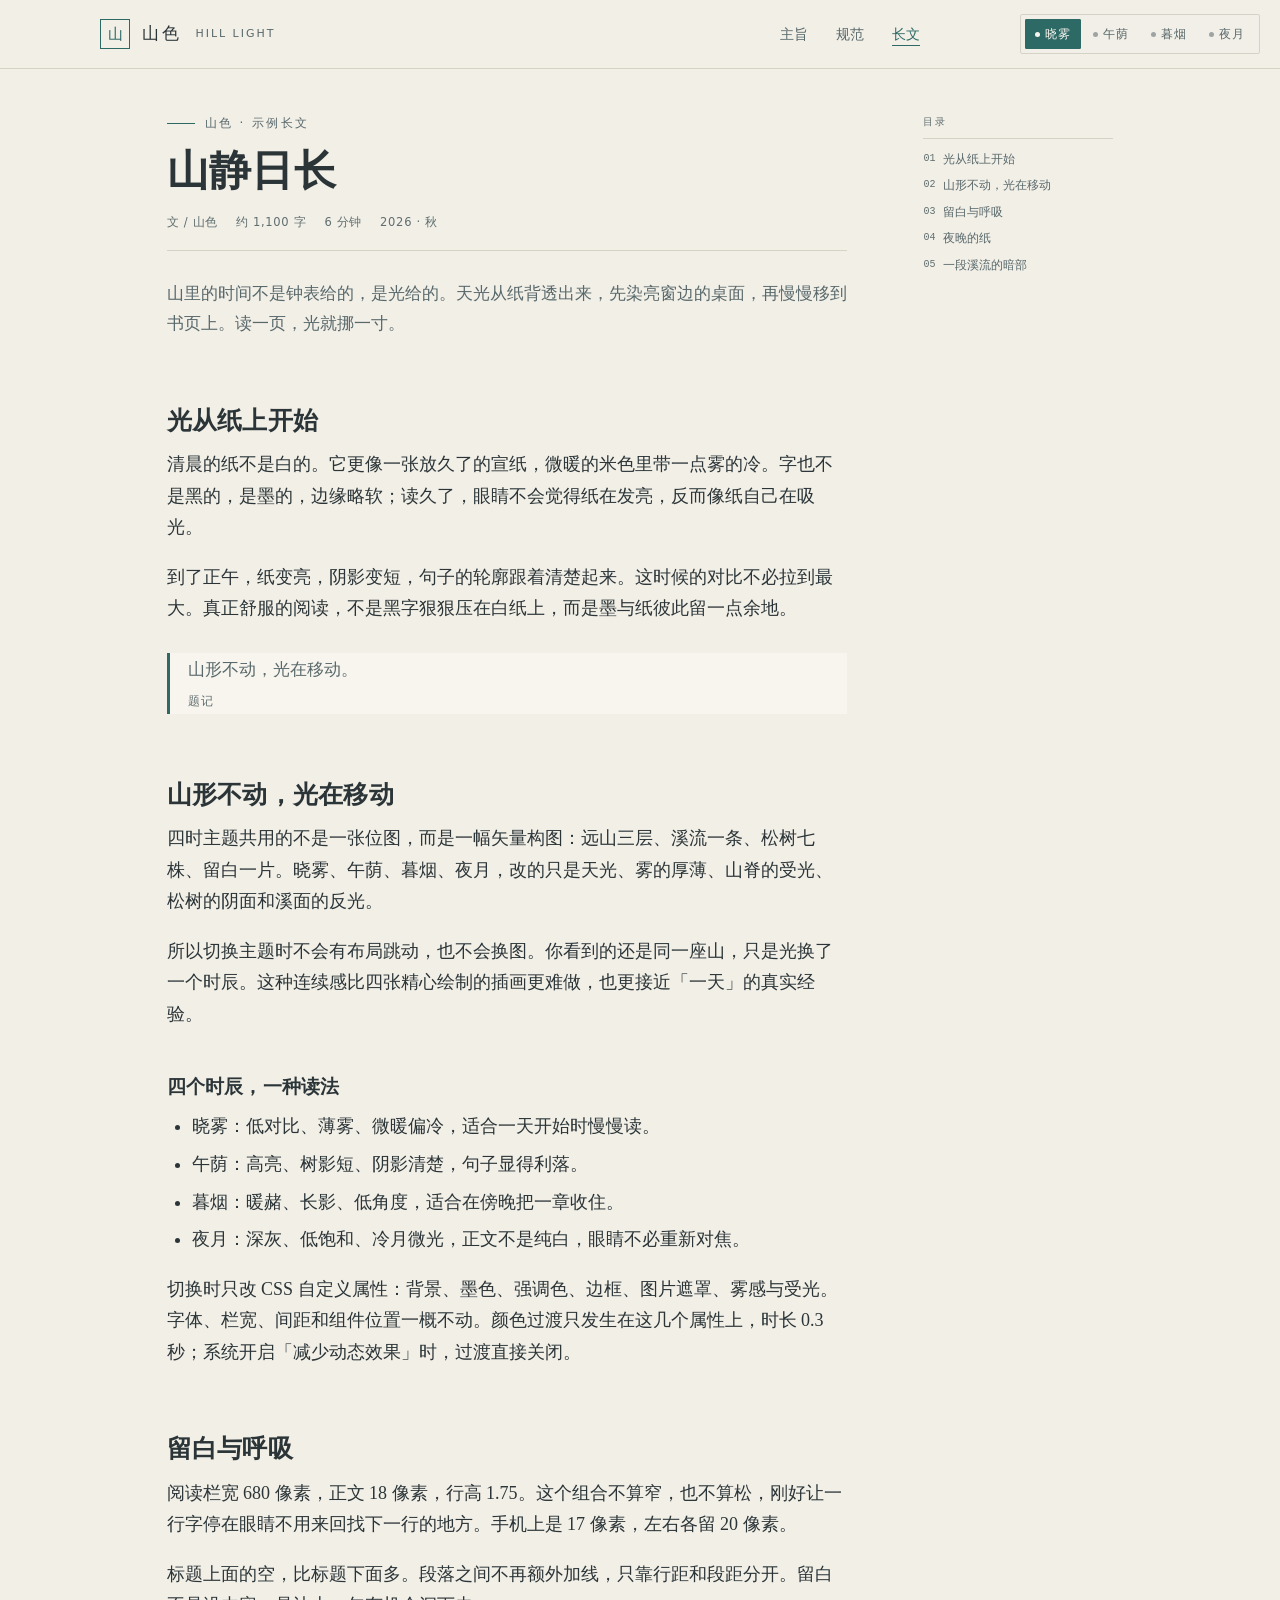
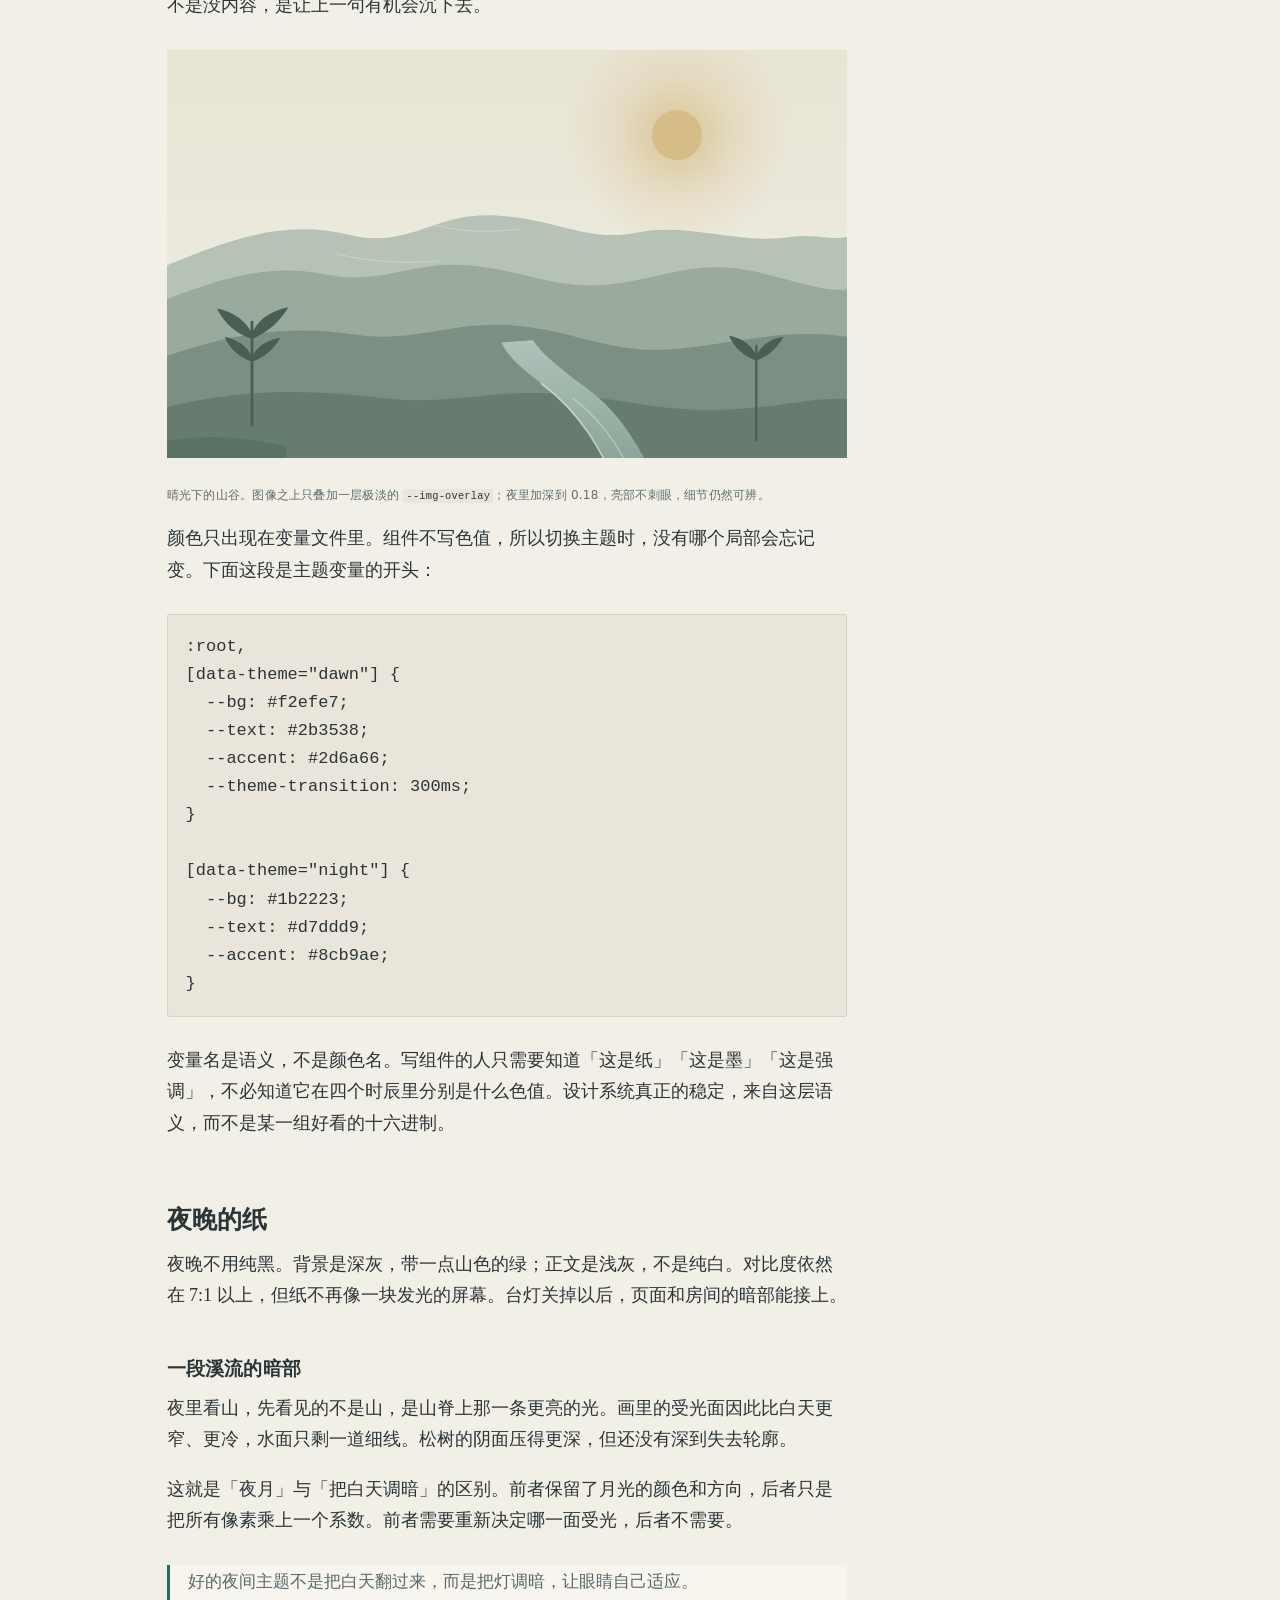
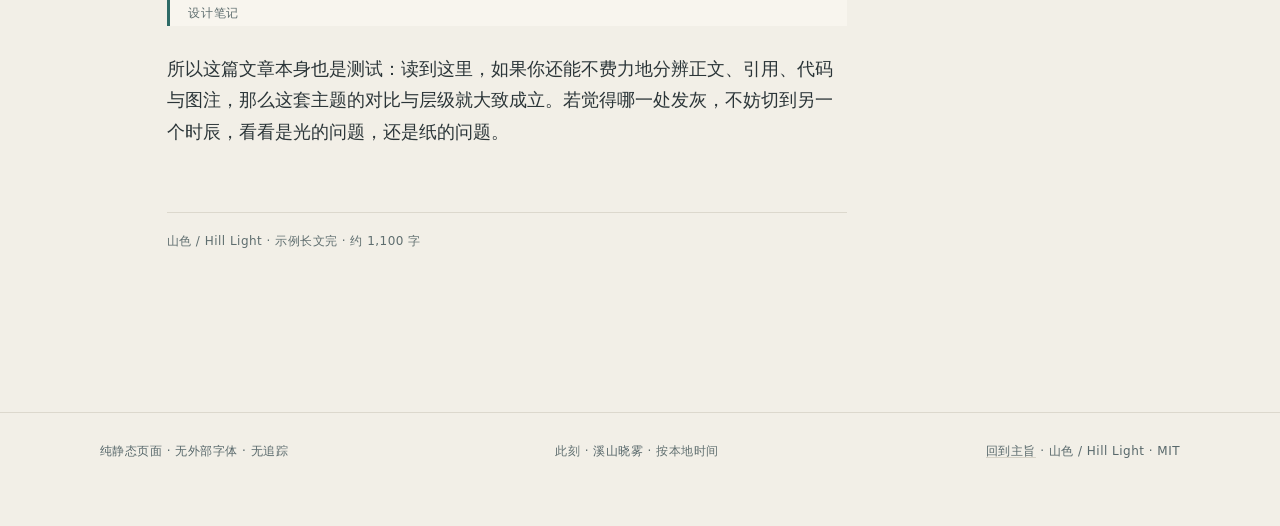
==== demo.html @ b4ac8346 "feat: 实现山色四时主题站点" ====
<!DOCTYPE html>
<html lang="zh-CN" data-theme="dawn">
<head>
  <meta charset="utf-8">
  <meta name="viewport" content="width=device-width, initial-scale=1">
  <title>山静日长 · 山色 / Hill Light</title>
  <meta name="description" content="一篇用来检验 Hill Light 阅读面、图片压暗与四时切换的示例长文：山静日长。">
  <meta name="color-scheme" content="light dark">
  <meta name="theme-color" content="#f2efe7">
  <link rel="icon" href="assets/favicon.svg" type="image/svg+xml">
  <script>
    (function () {
      var root = document.documentElement;
      var themes = ["dawn", "noon", "dusk", "night"];
      var theme = "dawn";
      var source = "auto";
      try {
        var param = new URLSearchParams(window.location.search).get("theme");
        var saved = window.localStorage.getItem("hill-light-theme");
        var hour = new Date().getHours();
        var byHour = hour >= 6 && hour < 11 ? "dawn"
          : hour >= 11 && hour < 17 ? "noon"
          : hour >= 17 && hour < 20 ? "dusk" : "night";
        // ?theme= is a one-page preview: it wins for this document but is
        // never persisted. The saved choice remains the default everywhere else.
        if (themes.indexOf(param) > -1) {
          theme = param;
          source = "preview";
        } else if (themes.indexOf(saved) > -1) {
          theme = saved;
          source = "manual";
        } else {
          theme = byHour;
        }
      } catch (error) {
        /* dawn stays the default */
      }
      root.setAttribute("data-theme", theme);
      root.setAttribute("data-theme-source", source);
      root.style.colorScheme = theme === "night" ? "dark" : "light";
    })();
  </script>
  <link rel="stylesheet" href="css/tokens.css">
  <link rel="stylesheet" href="css/base.css">
  <link rel="stylesheet" href="css/components.css">
  <link rel="stylesheet" href="css/pages.css">
</head>
<body>
  <a class="skip-link" href="#main">跳到主要内容</a>
  <p class="visually-hidden" id="theme-status" role="status" aria-live="polite"></p>

  <header class="site-header">
    <div class="wrap-wide site-header__inner">
      <a class="brand" href="index.html" aria-label="山色 Hill Light 首页">
        <span class="brand__seal" aria-hidden="true">山</span>
        <span class="brand__name">山色</span>
        <span class="brand__latin">Hill Light</span>
      </a>
      <nav class="site-nav" aria-label="主导航">
        <a href="index.html">主旨</a>
        <a href="styleguide.html">规范</a>
        <a href="demo.html" aria-current="page">长文</a>
      </nav>
    </div>
  </header>

  <div class="theme-switcher" role="group" aria-label="阅读主题">
    <button class="theme-btn" type="button" data-theme-choice="dawn" aria-pressed="true" aria-label="切换到溪山晓雾，清晨">
      <span class="theme-btn__dot" aria-hidden="true"></span>晓雾
    </button>
    <button class="theme-btn" type="button" data-theme-choice="noon" aria-pressed="false" aria-label="切换到溪山午荫，正午">
      <span class="theme-btn__dot" aria-hidden="true"></span>午荫
    </button>
    <button class="theme-btn" type="button" data-theme-choice="dusk" aria-pressed="false" aria-label="切换到溪山暮烟，黄昏">
      <span class="theme-btn__dot" aria-hidden="true"></span>暮烟
    </button>
    <button class="theme-btn" type="button" data-theme-choice="night" aria-pressed="false" aria-label="切换到溪山夜月，夜晚">
      <span class="theme-btn__dot" aria-hidden="true"></span>夜月
    </button>
  </div>

  <main id="main" class="wrap-wide">
    <div class="demo-layout">
      <article class="article">
        <header class="article__head">
          <p class="kicker">山色 · 示例长文</p>
          <h1 class="article__title">山静日长</h1>
          <p class="article__meta">
            <span>文 / 山色</span>
            <span>约 1,100 字</span>
            <span>6 分钟</span>
            <span>2026 · 秋</span>
          </p>
        </header>

        <div class="article__body prose">
          <p class="lead">山里的时间不是钟表给的，是光给的。天光从纸背透出来，先染亮窗边的桌面，再慢慢移到书页上。读一页，光就挪一寸。</p>

          <h2 id="light">光从纸上开始</h2>
          <p>清晨的纸不是白的。它更像一张放久了的宣纸，微暖的米色里带一点雾的冷。字也不是黑的，是墨的，边缘略软；读久了，眼睛不会觉得纸在发亮，反而像纸自己在吸光。</p>
          <p>到了正午，纸变亮，阴影变短，句子的轮廓跟着清楚起来。这时候的对比不必拉到最大。真正舒服的阅读，不是黑字狠狠压在白纸上，而是墨与纸彼此留一点余地。</p>

          <blockquote>
            <p>山形不动，光在移动。</p>
            <cite>题记</cite>
          </blockquote>

          <h2 id="mountain">山形不动，光在移动</h2>
          <p>四时主题共用的不是一张位图，而是一幅矢量构图：远山三层、溪流一条、松树七株、留白一片。晓雾、午荫、暮烟、夜月，改的只是天光、雾的厚薄、山脊的受光、松树的阴面和溪面的反光。</p>
          <p>所以切换主题时不会有布局跳动，也不会换图。你看到的还是同一座山，只是光换了一个时辰。这种连续感比四张精心绘制的插画更难做，也更接近「一天」的真实经验。</p>

          <h3>四个时辰，一种读法</h3>
          <ul>
            <li>晓雾：低对比、薄雾、微暖偏冷，适合一天开始时慢慢读。</li>
            <li>午荫：高亮、树影短、阴影清楚，句子显得利落。</li>
            <li>暮烟：暖赭、长影、低角度，适合在傍晚把一章收住。</li>
            <li>夜月：深灰、低饱和、冷月微光，正文不是纯白，眼睛不必重新对焦。</li>
          </ul>
          <p>切换时只改 CSS 自定义属性：背景、墨色、强调色、边框、图片遮罩、雾感与受光。字体、栏宽、间距和组件位置一概不动。颜色过渡只发生在这几个属性上，时长 0.3 秒；系统开启「减少动态效果」时，过渡直接关闭。</p>

          <h2 id="blank">留白与呼吸</h2>
          <p>阅读栏宽 680 像素，正文 18 像素，行高 1.75。这个组合不算窄，也不算松，刚好让一行字停在眼睛不用来回找下一行的地方。手机上是 17 像素，左右各留 20 像素。</p>
          <p>标题上面的空，比标题下面多。段落之间不再额外加线，只靠行距和段距分开。留白不是没内容，是让上一句有机会沉下去。</p>

          <figure>
            <div class="img-wrap">
              <img src="assets/img/valley-light.svg" width="1200" height="720" alt="晴光下的山谷：天空明亮，远山重叠，一条溪流从谷底穿过，近处有松树。">
            </div>
            <figcaption>晴光下的山谷。图像之上只叠加一层极淡的 <code>--img-overlay</code>；夜里加深到 0.18，亮部不刺眼，细节仍然可辨。</figcaption>
          </figure>

          <p>颜色只出现在变量文件里。组件不写色值，所以切换主题时，没有哪个局部会忘记变。下面这段是主题变量的开头：</p>

<pre><code>:root,
[data-theme="dawn"] {
  --bg: #f2efe7;
  --text: #2b3538;
  --accent: #2d6a66;
  --theme-transition: 300ms;
}

[data-theme="night"] {
  --bg: #1b2223;
  --text: #d7ddd9;
  --accent: #8cb9ae;
}</code></pre>

          <p>变量名是语义，不是颜色名。写组件的人只需要知道「这是纸」「这是墨」「这是强调」，不必知道它在四个时辰里分别是什么色值。设计系统真正的稳定，来自这层语义，而不是某一组好看的十六进制。</p>

          <h2 id="night">夜晚的纸</h2>
          <p>夜晚不用纯黑。背景是深灰，带一点山色的绿；正文是浅灰，不是纯白。对比度依然在 7:1 以上，但纸不再像一块发光的屏幕。台灯关掉以后，页面和房间的暗部能接上。</p>

          <h3 id="stream">一段溪流的暗部</h3>
          <p>夜里看山，先看见的不是山，是山脊上那一条更亮的光。画里的受光面因此比白天更窄、更冷，水面只剩一道细线。松树的阴面压得更深，但还没有深到失去轮廓。</p>
          <p>这就是「夜月」与「把白天调暗」的区别。前者保留了月光的颜色和方向，后者只是把所有像素乘上一个系数。前者需要重新决定哪一面受光，后者不需要。</p>

          <blockquote>
            <p>好的夜间主题不是把白天翻过来，而是把灯调暗，让眼睛自己适应。</p>
            <cite>设计笔记</cite>
          </blockquote>

          <p>所以这篇文章本身也是测试：读到这里，如果你还能不费力地分辨正文、引用、代码与图注，那么这套主题的对比与层级就大致成立。若觉得哪一处发灰，不妨切到另一个时辰，看看是光的问题，还是纸的问题。</p>

          <p class="article__end">山色 / Hill Light · 示例长文完 · 约 1,100 字</p>
        </div>
      </article>

      <nav class="toc" aria-label="本文目录">
        <p class="toc__title">目录</p>
        <ol>
          <li><a href="#light">光从纸上开始</a></li>
          <li><a href="#mountain">山形不动，光在移动</a></li>
          <li><a href="#blank">留白与呼吸</a></li>
          <li><a href="#night">夜晚的纸</a></li>
          <li><a href="#stream">一段溪流的暗部</a></li>
        </ol>
      </nav>
    </div>
  </main>

  <footer class="site-footer">
    <div class="wrap-wide site-footer__inner">
      <p>纯静态页面 · 无外部字体 · 无追踪</p>
      <p class="theme-state">此刻 · <strong data-theme-label>溪山晓雾</strong> · <span data-theme-source-label>按本地时间</span></p>
      <p><a href="index.html">回到主旨</a> · 山色 / Hill Light · MIT</p>
    </div>
  </footer>

  <script src="js/theme.js" defer></script>
</body>
</html>
---- css/tokens.css ----
/* ==========================================================================
   山色 / Hill Light · semantic tokens
   Dawn is the default (works without JS). Themes override only the light:
   color, contrast, haze, shadow. Geometry, type and spacing stay constant.
   ========================================================================== */

:root,
[data-theme="dawn"] {
  color-scheme: light;

  /* Paper */
  --bg: #f2efe7;
  --bg-elevated: #f8f5ee;
  --bg-subtle: #e9e5da;

  /* Ink */
  --text: #2b3538;
  --text-muted: #58686b;
  --text-faint: #5f6e6f;

  /* Accent: a shared celadon family; night keeps the hue, loses chroma */
  --accent: #2d6a66;
  --accent-hover: #1f4f4c;
  --accent-contrast: #f8f5ee;
  --accent-soft: #d9e4df;

  /* Lines */
  --border: #d6d2c6;
  --divider: #dcd8cd;

  /* Reading aids */
  --selection-bg: #cfe0da;
  --focus-ring: #2d6a66;

  /* Images: light is applied as a wash, never as a glow over the subject */
  --img-overlay: #1b2626;
  --img-overlay-opacity: 0.06;

  /* Light and air (artwork variables) */
  --sky-top: #e7e8e1;
  --sky-bottom: #f4f1e8;
  --light: #ede6ce;
  --light-halo: #f2ecda;
  --light-opacity: 0.72;
  --mountain-far: #c3ccc5;
  --mountain-mid: #9eaea6;
  --mountain-near: #778c84;
  --ridge-highlight: #f2f0e6;
  --ridge-opacity: 0.32;
  --mist: #f0eee6;
  --haze-opacity: 0.55;
  --tree: #526a61;
  --tree-shade: #435a52;
  --tree-rim: #dde5dc;
  --tree-rim-opacity: 0.28;
  --water: #b8c9c1;
  --water-deep: #93a9a0;
  --water-line: #e6ece5;
  --water-light-opacity: 0.45;
  --rock: #6b8078;
  --boat: #3d4f4a;
  --reed: #6f837b;
  --art-saturation: 0.92;
  --art-contrast: 0.94;

  /* Motion */
  --theme-transition: 300ms;
  --ease: cubic-bezier(0.25, 0.46, 0.45, 0.94);

  /* Constant geometry / rhythm (identical in every theme) */
  --measure: 680px;
  --measure-wide: 1080px;
  --gutter: 20px;
  --radius: 2px;
  --space-1: 0.375rem;
  --space-2: 0.75rem;
  --space-3: 1.125rem;
  --space-4: 1.75rem;
  --space-5: 2.75rem;
  --space-6: 4rem;
  --space-7: 6rem;
  --font-serif: "Source Han Serif SC", "Noto Serif SC", "Songti SC", "SimSun", Georgia, serif;
  --font-sans: "Source Han Sans SC", "Noto Sans SC", "PingFang SC", "Microsoft YaHei", system-ui, sans-serif;
  --font-mono: "JetBrains Mono", "Fira Code", "Cascadia Mono", "SFMono-Regular", Consolas, monospace;
  --text-base: 18px;
  --text-small: 14px;
  --text-micro: 12px;
  --leading: 1.75;
  --rule-weight: 1px;
}

[data-theme="noon"] {
  color-scheme: light;

  --bg: #faf6ec;
  --bg-elevated: #fffcf4;
  --bg-subtle: #f0ebdd;

  --text: #263230;
  --text-muted: #4f615b;
  --text-faint: #5a6b62;

  --accent: #1d6a55;
  --accent-hover: #14503f;
  --accent-contrast: #faf6ec;
  --accent-soft: #d4e6dc;

  --border: #d8d3c3;
  --divider: #e0dacc;

  --selection-bg: #cce5d8;
  --focus-ring: #1d6a55;

  --img-overlay: #132019;
  --img-overlay-opacity: 0.05;

  --sky-top: #f7f2e2;
  --sky-bottom: #fbf7ec;
  --light: #f2d488;
  --light-halo: #f6e7b4;
  --light-opacity: 1;
  --mountain-far: #b7c8b5;
  --mountain-mid: #86a48f;
  --mountain-near: #557b66;
  --ridge-highlight: #fbf4d8;
  --ridge-opacity: 0.62;
  --mist: #f6f3e6;
  --haze-opacity: 0.18;
  --tree: #33513f;
  --tree-shade: #274132;
  --tree-rim: #d8e4c8;
  --tree-rim-opacity: 0.45;
  --water: #a7c6b5;
  --water-deep: #7fa795;
  --water-line: #eff7e9;
  --water-light-opacity: 0.6;
  --rock: #5a7261;
  --boat: #2f3d35;
  --reed: #59735f;
  --art-saturation: 1;
  --art-contrast: 1;
}

[data-theme="dusk"] {
  color-scheme: light;

  --bg: #f1e2d0;
  --bg-elevated: #f8ebda;
  --bg-subtle: #e8d6c1;

  --text: #3a2c26;
  --text-muted: #67534a;
  --text-faint: #725f55;

  --accent: #35645d;
  --accent-hover: #264e49;
  --accent-contrast: #f8ebda;
  --accent-soft: #e3d3c0;

  --border: #d8c4ae;
  --divider: #deccb8;

  --selection-bg: #e4cfb6;
  --focus-ring: #35645d;

  --img-overlay: #2a1a12;
  --img-overlay-opacity: 0.1;

  --sky-top: #e8cdb4;
  --sky-bottom: #f4e4d2;
  --light: #e9a264;
  --light-halo: #f2c29a;
  --light-opacity: 0.9;
  --mountain-far: #c2a28c;
  --mountain-mid: #a27862;
  --mountain-near: #775440;
  --ridge-highlight: #f2c79a;
  --ridge-opacity: 0.72;
  --mist: #eed7c2;
  --haze-opacity: 0.42;
  --tree: #5e4432;
  --tree-shade: #4a3426;
  --tree-rim: #e9b98a;
  --tree-rim-opacity: 0.5;
  --water: #d0b69e;
  --water-deep: #b08f76;
  --water-line: #f6e2cb;
  --water-light-opacity: 0.7;
  --rock: #6e4f3d;
  --boat: #3b2b23;
  --reed: #7a5b45;
  --art-saturation: 1.05;
  --art-contrast: 0.96;
}

[data-theme="night"] {
  color-scheme: dark;

  --bg: #1b2223;
  --bg-elevated: #232b2c;
  --bg-subtle: #283132;

  --text: #d7ddd9;
  --text-muted: #a2aea9;
  --text-faint: #87938e;

  --accent: #8cb9ae;
  --accent-hover: #a9cfc5;
  --accent-contrast: #14201e;
  --accent-soft: #2c3c39;

  --border: #3a4644;
  --divider: #313c3a;

  --selection-bg: #35514b;
  --focus-ring: #a9cfc5;

  --img-overlay: #0c1212;
  --img-overlay-opacity: 0.18;

  --sky-top: #18201f;
  --sky-bottom: #202a29;
  --light: #dce4da;
  --light-halo: #b9cfc6;
  --light-opacity: 0.8;
  --mountain-far: #354441;
  --mountain-mid: #2b3b37;
  --mountain-near: #22302d;
  --ridge-highlight: #9ec4ba;
  --ridge-opacity: 0.34;
  --mist: #2e3c39;
  --haze-opacity: 0.35;
  --tree: #3f574f;
  --tree-shade: #344a43;
  --tree-rim: #a9c9bf;
  --tree-rim-opacity: 0.38;
  --water: #334743;
  --water-deep: #2a3b38;
  --water-line: #7ea39a;
  --water-light-opacity: 0.4;
  --rock: #2c3b38;
  --boat: #0f1716;
  --reed: #4a625b;
  --art-saturation: 0.72;
  --art-contrast: 0.9;
}

@media (prefers-reduced-motion: reduce) {
  :root {
    --theme-transition: 0ms;
  }
}
---- css/base.css ----
/* ==========================================================================
   Base: reset, typography, page chrome
   ========================================================================== */

*,
*::before,
*::after {
  box-sizing: border-box;
}

html {
  -webkit-text-size-adjust: 100%;
  text-size-adjust: 100%;
  scroll-behavior: smooth;
}

@media (prefers-reduced-motion: reduce) {
  html {
    scroll-behavior: auto;
  }
}

body {
  margin: 0;
  background: var(--bg);
  color: var(--text);
  font-family: var(--font-serif);
  font-size: var(--text-base);
  font-weight: 400;
  line-height: var(--leading);
  -webkit-font-smoothing: antialiased;
  text-rendering: optimizeLegibility;
  transition:
    background-color var(--theme-transition) var(--ease),
    color var(--theme-transition) var(--ease);
}

img,
svg {
  display: block;
  max-width: 100%;
}

img {
  height: auto;
}

a {
  color: var(--accent);
  text-decoration: underline;
  text-decoration-thickness: 1px;
  text-underline-offset: 0.18em;
  text-decoration-color: color-mix(in srgb, var(--accent) 55%, transparent);
  transition:
    color var(--motion-fast, 160ms) var(--ease),
    text-decoration-color var(--motion-fast, 160ms) var(--ease);
}

a:hover {
  color: var(--accent-hover);
  text-decoration-color: currentColor;
}

::selection {
  background: var(--selection-bg);
  color: var(--text);
}

:focus-visible {
  outline: 2px solid var(--focus-ring);
  outline-offset: 2px;
}

h1,
h2,
h3,
h4,
h5,
h6 {
  margin: 0;
  font-family: var(--font-serif);
  font-weight: 600;
  line-height: 1.35;
  letter-spacing: 0.01em;
  color: var(--text);
}

p {
  margin: 0;
}

figure {
  margin: 0;
}

ul,
ol {
  margin: 0;
  padding-inline-start: 1.35em;
}

li + li {
  margin-top: 0.35em;
}

hr {
  border: 0;
  border-top: var(--rule-weight) solid var(--divider);
  margin: var(--space-6) 0;
}

code,
kbd,
samp,
pre {
  font-family: var(--font-mono);
}

.wrap {
  width: min(var(--measure), calc(100% - var(--gutter) * 2));
  margin-inline: auto;
}

.wrap-wide {
  width: min(var(--measure-wide), calc(100% - var(--gutter) * 2));
  margin-inline: auto;
}

.visually-hidden {
  position: absolute !important;
  width: 1px;
  height: 1px;
  padding: 0;
  margin: -1px;
  overflow: hidden;
  clip: rect(0, 0, 0, 0);
  white-space: nowrap;
  border: 0;
}

.skip-link {
  position: absolute;
  top: 12px;
  left: 12px;
  z-index: 100;
  padding: 10px 14px;
  background: var(--bg-elevated);
  color: var(--text);
  border: 1px solid var(--border);
  font-family: var(--font-sans);
  font-size: var(--text-small);
  transform: translateY(-160%);
}

.skip-link:focus-visible {
  transform: translateY(0);
}

/* --------------------------------------------------------------------------
   Header
   -------------------------------------------------------------------------- */

.site-header {
  border-bottom: var(--rule-weight) solid var(--border);
  transition: border-color var(--theme-transition) var(--ease);
}

.site-header__inner {
  display: flex;
  align-items: center;
  justify-content: space-between;
  gap: var(--space-3);
  min-height: 68px;
  padding-right: 260px;
}

.brand {
  display: inline-flex;
  align-items: center;
  gap: 12px;
  color: var(--text);
  text-decoration: none;
}

.brand:hover {
  color: var(--text);
}

.brand__seal {
  display: grid;
  place-items: center;
  width: 30px;
  height: 30px;
  flex: none;
  border: 1.5px solid var(--accent);
  color: var(--accent);
  font-size: 15px;
  line-height: 1;
  letter-spacing: 0;
}

.brand__name {
  font-size: 17px;
  letter-spacing: 0.16em;
}

.brand__latin {
  padding-left: 2px;
  color: var(--text-muted);
  font-family: var(--font-sans);
  font-size: 11px;
  letter-spacing: 0.18em;
  text-transform: uppercase;
}

.site-nav {
  display: flex;
  align-items: center;
  gap: var(--space-4);
  font-family: var(--font-sans);
  font-size: var(--text-small);
}

.site-nav a {
  color: var(--text-muted);
  text-decoration: none;
}

.site-nav a:hover,
.site-nav a[aria-current="page"] {
  color: var(--accent);
}

.site-nav a[aria-current="page"] {
  text-decoration: underline;
  text-decoration-thickness: 1px;
  text-underline-offset: 6px;
  text-decoration-color: var(--accent);
}

/* --------------------------------------------------------------------------
   Theme switcher: fixed, four buttons, keyboard first
   -------------------------------------------------------------------------- */

.theme-switcher {
  position: fixed;
  top: 14px;
  right: var(--gutter);
  z-index: 40;
  display: flex;
  align-items: center;
  gap: 2px;
  padding: 4px;
  background: color-mix(in srgb, var(--bg) 86%, transparent);
  border: var(--rule-weight) solid var(--border);
  border-radius: var(--radius);
  font-family: var(--font-sans);
  -webkit-backdrop-filter: blur(8px);
  backdrop-filter: blur(8px);
  transition:
    background-color var(--theme-transition) var(--ease),
    border-color var(--theme-transition) var(--ease);
}

.theme-btn {
  appearance: none;
  display: inline-flex;
  align-items: center;
  gap: 5px;
  height: 30px;
  padding: 0 9px;
  border: 1px solid transparent;
  border-radius: 1px;
  background: transparent;
  color: var(--text-muted);
  font-family: inherit;
  font-size: 12px;
  line-height: 1;
  letter-spacing: 0.08em;
  cursor: pointer;
  transition:
    background-color var(--theme-transition) var(--ease),
    color var(--theme-transition) var(--ease),
    border-color var(--theme-transition) var(--ease);
}

.theme-btn__dot {
  width: 5px;
  height: 5px;
  border-radius: 50%;
  background: currentColor;
  opacity: 0.55;
}

.theme-btn:hover {
  color: var(--text);
  border-color: var(--border);
}

.theme-btn[aria-pressed="true"] {
  background: var(--accent);
  border-color: var(--accent);
  color: var(--accent-contrast);
}

.theme-btn[aria-pressed="true"] .theme-btn__dot {
  opacity: 1;
}

/* --------------------------------------------------------------------------
   Footer
   -------------------------------------------------------------------------- */

.site-footer {
  margin-top: var(--space-7);
  padding: var(--space-4) 0 var(--space-6);
  border-top: var(--rule-weight) solid var(--divider);
  color: var(--text-muted);
  font-family: var(--font-sans);
  font-size: var(--text-micro);
  letter-spacing: 0.04em;
}

.site-footer__inner {
  display: flex;
  flex-wrap: wrap;
  gap: var(--space-2) var(--space-4);
  justify-content: space-between;
  align-items: baseline;
}

.site-footer p {
  margin: 0;
}

.site-footer a {
  color: var(--text-muted);
  text-decoration-color: var(--border);
}

.site-footer a:hover {
  color: var(--accent);
}

.theme-state {
  color: var(--text-faint);
}

.theme-state strong {
  font-weight: 500;
  color: var(--text-muted);
}

/* --------------------------------------------------------------------------
   Reading surface
   -------------------------------------------------------------------------- */

.prose {
  font-size: var(--text-base);
  line-height: var(--leading);
}

.prose > * + * {
  margin-top: var(--space-3);
}

.prose h2 {
  margin-top: var(--space-6);
  font-size: 1.55rem;
}

.prose h3 {
  margin-top: var(--space-5);
  font-size: 1.2rem;
}

.prose h2 + *,
.prose h3 + * {
  margin-top: var(--space-2);
}

.prose ul,
.prose ol {
  padding-inline-start: 1.4em;
}

.prose blockquote {
  margin: var(--space-4) 0;
  padding: 2px 0 2px var(--space-3);
  border-left: 3px solid var(--accent);
  background: var(--bg-elevated);
  color: var(--text-muted);
  font-size: 0.95em;
}

.prose blockquote p {
  margin: 0;
}

.prose blockquote cite {
  display: block;
  margin-top: 0.5em;
  font-family: var(--font-sans);
  font-size: var(--text-micro);
  font-style: normal;
  letter-spacing: 0.08em;
  color: var(--text-faint);
}

.prose code {
  padding: 0.12em 0.32em;
  background: var(--bg-subtle);
  color: var(--text);
  font-size: 0.86em;
  border-radius: 1px;
}

.prose pre {
  margin: var(--space-4) 0;
  padding: var(--space-3);
  overflow-x: auto;
  background: var(--bg-subtle);
  border: var(--rule-weight) solid var(--border);
  border-radius: var(--radius);
  color: var(--text);
  font-size: calc(var(--text-base) - 1px);
  line-height: 1.65;
}

.prose pre code {
  padding: 0;
  background: none;
  font-size: 1em;
}

.prose table {
  width: 100%;
  border-collapse: collapse;
  font-family: var(--font-sans);
  font-size: var(--text-small);
}

.prose th,
.prose td {
  padding: 0.55em 0.7em;
  border-bottom: var(--rule-weight) solid var(--divider);
  text-align: start;
  vertical-align: top;
}

.prose th {
  color: var(--text-muted);
  font-weight: 500;
  border-bottom-color: var(--border);
}

.prose figcaption {
  margin-top: 8px;
  color: var(--text-faint);
  font-family: var(--font-sans);
  font-size: var(--text-micro);
  line-height: 1.6;
  letter-spacing: 0.02em;
}

.prose .lead {
  font-size: 1.06em;
  color: var(--text-muted);
}

@media (max-width: 720px) {
  body {
    font-size: 17px;
  }

  .site-header__inner {
    flex-wrap: wrap;
    min-height: 0;
    padding-top: 14px;
    padding-right: 0;
  }

  .site-nav {
    order: 3;
    width: 100%;
    gap: var(--space-4);
    padding: 12px 0 13px;
    border-top: var(--rule-weight) solid var(--divider);
    font-size: 13px;
  }

  .theme-switcher {
    position: absolute;
    top: 10px;
    right: 10px;
  }

  .theme-btn {
    height: 28px;
    padding: 0 7px;
    font-size: 11px;
    letter-spacing: 0.02em;
  }

  .brand__latin {
    display: none;
  }

  .brand__name {
    font-size: 16px;
  }

  main {
    padding-top: 46px;
  }
}

@media (max-width: 380px) {
  .theme-btn__dot {
    display: none;
  }
}
---- css/components.css ----
/* ==========================================================================
   Components: artwork, buttons, figures, small marks
   ========================================================================== */

/* --------------------------------------------------------------------------
   The same valley, four lights
   -------------------------------------------------------------------------- */

.hero__art {
  margin: 0;
}

.valley {
  display: block;
  width: 100%;
  height: auto;
  aspect-ratio: 1200 / 720;
  background: var(--bg-elevated);
  border: var(--rule-weight) solid var(--border);
  filter: saturate(var(--art-saturation)) contrast(var(--art-contrast));
  transition:
    border-color var(--theme-transition) var(--ease),
    background-color var(--theme-transition) var(--ease),
    filter var(--theme-transition) var(--ease);
}

.valley * {
  transition:
    fill var(--theme-transition) var(--ease),
    stroke var(--theme-transition) var(--ease),
    stop-color var(--theme-transition) var(--ease),
    opacity var(--theme-transition) var(--ease);
}

.art-caption {
  display: flex;
  flex-wrap: wrap;
  justify-content: space-between;
  gap: 4px var(--space-3);
  margin-top: 10px;
  color: var(--text-faint);
  font-family: var(--font-sans);
  font-size: var(--text-micro);
  letter-spacing: 0.05em;
}

/* --------------------------------------------------------------------------
   Buttons and text links
   -------------------------------------------------------------------------- */

.btn {
  appearance: none;
  display: inline-flex;
  align-items: center;
  justify-content: center;
  gap: 8px;
  min-height: 38px;
  padding: 0 16px;
  border: var(--rule-weight) solid var(--border);
  border-radius: var(--radius);
  background: transparent;
  color: var(--text);
  font-family: var(--font-sans);
  font-size: var(--text-small);
  line-height: 1;
  letter-spacing: 0.04em;
  text-decoration: none;
  cursor: pointer;
  transition:
    background-color var(--theme-transition) var(--ease),
    color var(--theme-transition) var(--ease),
    border-color var(--theme-transition) var(--ease);
}

.btn:hover {
  color: var(--accent);
  border-color: var(--accent);
}

.btn--solid {
  background: var(--accent);
  border-color: var(--accent);
  color: var(--accent-contrast);
}

.btn--solid:hover {
  background: var(--accent-hover);
  border-color: var(--accent-hover);
  color: var(--accent-contrast);
}

.btn--quiet {
  border-color: transparent;
  padding-inline: 8px;
  color: var(--text-muted);
}

.btn--quiet:hover {
  border-color: transparent;
  color: var(--accent);
}

.text-link {
  font-family: var(--font-sans);
  font-size: var(--text-small);
  letter-spacing: 0.02em;
}

.text-link::after {
  content: " →";
}

.link-arrow {
  padding-bottom: 2px;
  border-bottom: 1px solid color-mix(in srgb, var(--accent) 45%, transparent);
  font-family: var(--font-sans);
  font-size: var(--text-small);
  letter-spacing: 0.04em;
  text-decoration: none;
}

.link-arrow span {
  margin-left: 4px;
}

.link-arrow--muted {
  border-bottom-color: color-mix(in srgb, var(--text-muted) 45%, transparent);
  color: var(--text-muted);
}

.link-arrow--muted:hover {
  border-bottom-color: var(--accent);
  color: var(--accent-hover);
}

/* --------------------------------------------------------------------------
   Figures and the light wash over images
   -------------------------------------------------------------------------- */

.img-wrap {
  position: relative;
  margin: var(--space-4) 0;
  overflow: hidden;
  background: var(--bg-subtle);
}

.img-wrap img {
  width: 100%;
  height: auto;
}

.img-wrap::after {
  content: "";
  position: absolute;
  inset: 0;
  background: var(--img-overlay);
  opacity: var(--img-overlay-opacity);
  pointer-events: none;
  transition: opacity var(--theme-transition) var(--ease);
}

/* --------------------------------------------------------------------------
   Small marks
   -------------------------------------------------------------------------- */

.kicker {
  display: flex;
  align-items: center;
  gap: 10px;
  color: var(--text-muted);
  font-family: var(--font-sans);
  font-size: var(--text-micro);
  letter-spacing: 0.2em;
  text-transform: uppercase;
}

.kicker::before {
  content: "";
  flex: none;
  width: 28px;
  height: 1px;
  background: var(--accent);
}

.note {
  margin: var(--space-4) 0;
  padding: var(--space-3);
  border: var(--rule-weight) solid var(--border);
  border-left: 3px solid var(--accent);
  background: var(--bg-elevated);
  color: var(--text-muted);
  font-family: var(--font-sans);
  font-size: var(--text-small);
  line-height: 1.7;
}

.note strong {
  color: var(--text);
  font-weight: 500;
}

.focus-sample {
  outline: 2px solid var(--focus-ring);
  outline-offset: 2px;
}
---- css/pages.css ----
/* ==========================================================================
   Page-level layouts: landing, article, styleguide
   ========================================================================== */

main {
  padding-bottom: var(--space-6);
}

/* --------------------------------------------------------------------------
   Landing
   -------------------------------------------------------------------------- */

.hero {
  padding-top: clamp(36px, 6vw, 76px);
}

.hero__grid {
  display: grid;
  grid-template-columns: minmax(0, 1.15fr) minmax(0, 0.85fr);
  align-items: end;
  gap: clamp(24px, 5vw, 64px);
}

.hero__title {
  margin-top: var(--space-2);
  font-size: clamp(2.7rem, 6.2vw, 4.6rem);
  line-height: 1.12;
  letter-spacing: 0.02em;
  font-weight: 600;
}

.hero__title .hero__title-accent {
  color: var(--accent);
}

.hero__lede {
  max-width: 34em;
  color: var(--text-muted);
  font-size: 1.02rem;
  line-height: 1.85;
}

.hero__lede + .hero__lede {
  margin-top: 0.9em;
}

.hero__actions {
  display: flex;
  flex-wrap: wrap;
  align-items: center;
  gap: var(--space-3);
  margin-top: var(--space-4);
}

.hero__art {
  margin-top: clamp(28px, 4.5vw, 54px);
}

.season-links {
  display: grid;
  grid-template-columns: repeat(4, minmax(0, 1fr));
  margin-top: var(--space-4);
  border-top: var(--rule-weight) solid var(--border);
  border-bottom: var(--rule-weight) solid var(--border);
}

.season-link {
  display: flex;
  flex-direction: column;
  gap: 4px;
  padding: 14px 16px 15px;
  border-left: var(--rule-weight) solid var(--divider);
  color: var(--text);
  text-decoration: none;
  transition:
    background-color var(--motion-fast, 160ms) var(--ease),
    color var(--motion-fast, 160ms) var(--ease);
}

.season-link:first-child {
  border-left: 0;
}

.season-link:hover {
  background: var(--bg-elevated);
  color: var(--accent);
}

.season-link__index {
  color: var(--text-faint);
  font-family: var(--font-mono);
  font-size: 10px;
  letter-spacing: 0.1em;
}

.season-link__name {
  font-size: 1.05rem;
  letter-spacing: 0.08em;
}

.season-link__time {
  color: var(--text-faint);
  font-family: var(--font-sans);
  font-size: 11px;
  letter-spacing: 0.04em;
}

.hero__title-name {
  display: block;
  font-size: 1em;
  line-height: 1.05;
  letter-spacing: 0.16em;
}

.hero__title-line {
  display: block;
  margin-top: 14px;
  color: var(--text-muted);
  font-size: 0.38em;
  font-weight: 500;
  line-height: 1.5;
  letter-spacing: 0.05em;
}

.hero__title-accent {
  color: var(--accent);
  font-style: normal;
}

.hero__art .valley {
  box-shadow: 0 18px 48px -36px color-mix(in srgb, var(--text) 45%, transparent);
}

/* --------------------------------------------------------------------------
   Manifesto
   -------------------------------------------------------------------------- */

.manifesto {
  max-width: 22em;
  padding-left: clamp(14px, 3vw, 32px);
  border-left: 2px solid var(--accent);
  color: var(--text);
  font-size: clamp(1.55rem, 3.8vw, 2.7rem);
  font-weight: 500;
  line-height: 1.65;
  letter-spacing: 0.02em;
}

/* --------------------------------------------------------------------------
   Reading preview
   -------------------------------------------------------------------------- */

.reading-preview {
  display: grid;
  grid-template-columns: minmax(0, 1.35fr) minmax(0, 0.65fr);
  gap: var(--space-4);
  padding: clamp(22px, 3.5vw, 38px);
  border: var(--rule-weight) solid var(--border);
  background: var(--bg-elevated);
  transition:
    background-color var(--theme-transition) var(--ease),
    border-color var(--theme-transition) var(--ease);
}

.reading-preview h2 {
  margin-top: 10px;
  font-size: clamp(1.8rem, 3vw, 2.3rem);
}

.reading-preview__copy p {
  max-width: 34em;
  margin-top: 12px;
  color: var(--text-muted);
  font-size: 0.98rem;
  line-height: 1.8;
}

.reading-preview__more {
  margin-top: var(--space-3);
}

.reading-facts {
  display: grid;
  align-content: start;
  margin: 0;
  padding-left: var(--space-4);
  border-left: 1px solid var(--divider);
}

.reading-facts > div {
  padding: 12px 0 14px;
  border-bottom: 1px solid var(--divider);
}

.reading-facts > div:last-child {
  border-bottom: 0;
}

.reading-facts dt {
  color: var(--text-faint);
  font-family: var(--font-sans);
  font-size: 11px;
  letter-spacing: 0.08em;
}

.reading-facts dd {
  margin: 4px 0 0;
  color: var(--text-muted);
  font-size: 0.95rem;
}

.reading-facts strong {
  margin-right: 4px;
  color: var(--accent);
  font-family: var(--font-serif);
  font-size: 1.6rem;
  font-weight: 500;
  line-height: 1;
}

/* --------------------------------------------------------------------------
   Principles
   -------------------------------------------------------------------------- */

.principles {
  margin-top: clamp(48px, 8vw, 96px);
}

.principles__intro {
  display: grid;
  grid-template-columns: minmax(0, 0.6fr) minmax(0, 1.4fr);
  gap: clamp(24px, 6vw, 80px);
  align-items: start;
}

.principles__title {
  font-size: 1.5rem;
  line-height: 1.5;
}

.principles__list {
  border-top: var(--rule-weight) solid var(--border);
}

.principle {
  display: grid;
  grid-template-columns: 92px minmax(0, 1fr);
  gap: var(--space-3);
  padding: var(--space-3) 0 var(--space-4);
  border-bottom: var(--rule-weight) solid var(--divider);
}

.principle__index {
  color: var(--text-faint);
  font-family: var(--font-mono);
  font-size: 11px;
  letter-spacing: 0.1em;
}

.principle h3 {
  font-size: 1.08rem;
  font-weight: 600;
}

.principle p {
  margin-top: 0.35em;
  color: var(--text-muted);
  font-size: 0.95rem;
  line-height: 1.8;
}

/* --------------------------------------------------------------------------
   Article page
   -------------------------------------------------------------------------- */

.page-head {
  padding-top: clamp(30px, 5vw, 56px);
}

.page-head h1 {
  margin-top: var(--space-2);
  font-size: clamp(2.1rem, 4.8vw, 3rem);
  line-height: 1.25;
}

.lede {
  max-width: 42em;
  margin-top: var(--space-3);
  color: var(--text-muted);
  font-size: 1.02rem;
  line-height: 1.85;
}

.page-head__meta {
  margin-top: var(--space-3);
  color: var(--text-faint);
  font-family: var(--font-sans);
  font-size: 11px;
  letter-spacing: 0.06em;
}

.demo-layout {
  display: grid;
  grid-template-columns: minmax(0, var(--measure)) 190px;
  gap: clamp(40px, 6vw, 84px);
  justify-content: center;
  align-items: start;
  padding-top: clamp(24px, 4vw, 44px);
}

.article {
  min-width: 0;
}

.article__head {
  padding-bottom: var(--space-3);
  border-bottom: var(--rule-weight) solid var(--border);
}

.article__title {
  margin-top: 10px;
  font-size: clamp(1.9rem, 4vw, 2.6rem);
  line-height: 1.3;
}

.article__meta {
  display: flex;
  flex-wrap: wrap;
  gap: 6px 18px;
  margin-top: 14px;
  color: var(--text-faint);
  font-family: var(--font-sans);
  font-size: 11.5px;
  letter-spacing: 0.06em;
}

.article__body {
  margin-top: var(--space-4);
}

.article__body > * + * {
  margin-top: var(--space-3);
}

.article__body h2 {
  margin-top: var(--space-6);
  font-size: 1.55rem;
}

.article__body h3 {
  margin-top: var(--space-5);
  font-size: 1.16rem;
}

.article__body h2 + *,
.article__body h3 + * {
  margin-top: var(--space-2);
}

.article__body .lead {
  font-size: 1.08rem;
  color: var(--text-muted);
}

.article__end {
  margin-top: var(--space-6);
  padding-top: var(--space-3);
  border-top: var(--rule-weight) solid var(--divider);
  color: var(--text-faint);
  font-family: var(--font-sans);
  font-size: var(--text-micro);
  letter-spacing: 0.04em;
}

.toc {
  position: sticky;
  top: 92px;
  font-family: var(--font-sans);
  font-size: 12px;
  line-height: 1.7;
}

.toc__title {
  margin-bottom: 10px;
  padding-bottom: 8px;
  border-bottom: 1px solid var(--border);
  color: var(--text-faint);
  font-size: 10px;
  font-weight: 500;
  letter-spacing: 0.16em;
  text-transform: uppercase;
}

.toc ol {
  margin: 0;
  padding: 0;
  list-style: none;
  counter-reset: toc;
}

.toc li {
  margin: 0;
  counter-increment: toc;
}

.toc li + li {
  margin-top: 6px;
}

.toc a {
  display: flex;
  gap: 8px;
  color: var(--text-muted);
  text-decoration: none;
  transition: color var(--motion-fast, 160ms) var(--ease);
}

.toc a::before {
  content: counter(toc, decimal-leading-zero);
  color: var(--text-faint);
  font-family: var(--font-mono);
  font-size: 10px;
  line-height: 1.9;
}

.toc a:hover {
  color: var(--accent);
}

/* --------------------------------------------------------------------------
   Styleguide
   -------------------------------------------------------------------------- */

.section {
  margin-top: clamp(48px, 7vw, 84px);
}

.section__head {
  max-width: 48em;
}

.section__head h2 {
  font-size: 1.45rem;
}

.section__head p {
  margin-top: 0.45em;
  color: var(--text-muted);
  font-size: 0.95rem;
  line-height: 1.8;
}

/* Side-by-side extremes */

.compare-bar {
  display: flex;
  flex-wrap: wrap;
  align-items: center;
  gap: var(--space-2) var(--space-3);
  margin-top: var(--space-3);
}

.compare-bar__hint {
  color: var(--text-faint);
  font-family: var(--font-sans);
  font-size: 11.5px;
  letter-spacing: 0.02em;
}

.compare {
  margin-top: var(--space-3);
}

.compare[hidden] {
  display: none;
}

.compare__grid {
  display: grid;
  grid-template-columns: repeat(2, minmax(0, 1fr));
  border: var(--rule-weight) solid var(--border);
}

.compare__pane {
  padding: 24px 24px 20px;
  background: var(--bg);
  color: var(--text);
}

.compare__pane + .compare__pane {
  border-left: var(--rule-weight) solid var(--border);
}

.compare__label {
  padding-bottom: 10px;
  border-bottom: 1px solid var(--divider);
  color: var(--text-faint);
  font-family: var(--font-sans);
  font-size: 11px;
  letter-spacing: 0.12em;
}

.compare__pane p {
  max-width: 30em;
  font-size: 18px;
  line-height: 1.75;
}

.compare__pane .compare__meta {
  margin-top: 12px;
  color: var(--text-faint);
  font-family: var(--font-sans);
  font-size: 11px;
  line-height: 1.6;
}

/* Token table */

.table-scroll {
  margin-top: var(--space-3);
  overflow-x: auto;
  border: var(--rule-weight) solid var(--border);
}

.table-scroll:focus-visible {
  outline: 2px solid var(--focus-ring);
  outline-offset: 3px;
}

.table-hint {
  display: none;
  margin-top: 8px;
  color: var(--text-muted);
  font-family: var(--font-sans);
  font-size: var(--text-micro);
  letter-spacing: 0.04em;
}

.token-table {
  width: 100%;
  min-width: 640px;
  border-collapse: collapse;
  font-family: var(--font-sans);
}

.token-table th,
.token-table td {
  padding: 10px 12px;
  border-bottom: 1px solid var(--divider);
  text-align: left;
  vertical-align: middle;
}

.token-table thead th {
  background: var(--bg-subtle);
  color: var(--text-muted);
  font-size: 11px;
  font-weight: 500;
  letter-spacing: 0.08em;
}

.token-table tbody th {
  font-size: 13px;
  font-weight: 500;
}

.token-table tbody th code {
  font-size: 12px;
  color: var(--text);
}

.token-table tbody th span {
  display: block;
  margin-top: 2px;
  color: var(--text-faint);
  font-size: 11px;
  font-weight: 400;
}

.swatch {
  display: block;
  width: 100%;
  height: 30px;
  background: var(--swatch);
  border: 1px solid var(--border);
  border-radius: 1px;
}

/* Component specimens */

.specimen-grid {
  display: grid;
  grid-template-columns: repeat(4, minmax(0, 1fr));
  gap: var(--space-3);
  margin-top: var(--space-3);
}

.specimen {
  min-width: 0;
  padding: 20px 18px;
  background: var(--bg);
  color: var(--text);
  border: var(--rule-weight) solid var(--border);
  border-radius: var(--radius);
  box-shadow: var(--shadow-soft);
}

.specimen h3 {
  margin-top: 16px;
  font-size: 1.22rem;
  line-height: 1.4;
}

.specimen h4 {
  margin-top: 12px;
  font-size: 0.92rem;
}

.specimen p {
  margin-top: 8px;
  font-size: 13.5px;
  line-height: 1.75;
}

.specimen blockquote {
  margin: 12px 0 0;
  padding: 8px 12px;
  border-left: 2px solid var(--accent);
  background: var(--bg-subtle);
  font-size: 13px;
  line-height: 1.7;
}

.specimen blockquote p {
  margin: 0;
  font-size: inherit;
}

.specimen pre {
  margin-top: 12px;
  padding: 10px;
  font-size: 11px;
  line-height: 1.6;
  background: var(--bg-code);
  border: 1px solid var(--border);
  border-radius: var(--radius);
  overflow-x: auto;
}

.specimen__head {
  padding-bottom: 12px;
  border-bottom: 1px solid var(--divider);
}

.specimen__name {
  font-size: 1rem;
  letter-spacing: 0.06em;
}

.specimen__name code {
  margin-left: 4px;
  color: var(--text-faint);
  font-size: 10px;
  letter-spacing: 0.02em;
}

.specimen__head .specimen__note {
  margin-top: 4px;
  color: var(--text-faint);
  font-family: var(--font-sans);
  font-size: 10.5px;
  line-height: 1.6;
}

.specimen__swatches {
  display: flex;
  gap: 4px;
  margin-top: 12px;
}

.specimen__swatches span {
  flex: 1;
  height: 26px;
  background: var(--swatch);
  border: 1px solid var(--border);
}

.specimen__actions {
  display: flex;
  flex-wrap: wrap;
  gap: 8px;
  margin-top: 14px;
}

.specimen__actions .btn {
  padding: 6px 11px;
  font-size: 12px;
}

.specimen__vars {
  margin-top: 12px;
  color: var(--text-faint);
  font-family: var(--font-mono);
  font-size: 10.5px;
  line-height: 1.6;
}

/* Metrics */

.metrics dl {
  display: grid;
  grid-template-columns: repeat(4, minmax(0, 1fr));
  margin: var(--space-3) 0 0;
  border-top: var(--rule-weight) solid var(--border);
  border-bottom: var(--rule-weight) solid var(--border);
}

.metrics dl > div {
  padding: 14px 16px 16px;
  border-left: 1px solid var(--divider);
}

.metrics dl > div:nth-child(4n + 1) {
  border-left: 0;
}

.metrics dt {
  color: var(--text-faint);
  font-family: var(--font-sans);
  font-size: 11px;
  letter-spacing: 0.08em;
}

.metrics dd {
  margin: 4px 0 0;
  font-size: 13.5px;
  line-height: 1.65;
}

/* Usage notes */

.notes {
  display: grid;
  grid-template-columns: repeat(2, minmax(0, 1fr));
  gap: 0 var(--space-4);
  margin: var(--space-3) 0 0;
  padding: 0;
  list-style: none;
  counter-reset: note;
  border-top: var(--rule-weight) solid var(--border);
}

.notes li {
  counter-increment: note;
  padding: 18px 0 22px;
  border-bottom: 1px solid var(--divider);
}

.notes h3 {
  font-size: 1rem;
}

.notes h3::before {
  margin-right: 10px;
  color: var(--accent);
  font-family: var(--font-mono);
  font-size: 0.78em;
  content: counter(note, decimal-leading-zero);
}

.notes p {
  margin-top: 0.45em;
  color: var(--text-muted);
  font-size: 0.92rem;
  line-height: 1.8;
}

@media (max-width: 1100px) {
  .demo-layout {
    grid-template-columns: minmax(0, var(--measure));
  }

  .toc {
    display: none;
  }

  .specimen-grid {
    grid-template-columns: repeat(2, minmax(0, 1fr));
  }

  .metrics dl {
    grid-template-columns: repeat(2, minmax(0, 1fr));
  }

  .metrics dl > div:nth-child(4n + 1) {
    border-left: 1px solid var(--divider);
  }

  .metrics dl > div:nth-child(2n + 1) {
    border-left: 0;
  }
}

@media (max-width: 900px) {
  .hero__grid,
  .principles__intro {
    grid-template-columns: minmax(0, 1fr);
  }

  .hero__lede {
    font-size: 1rem;
  }

  .season-links {
    grid-template-columns: repeat(2, minmax(0, 1fr));
  }

  .season-link:nth-child(3) {
    border-left: 0;
  }

  .season-link:nth-child(n + 3) {
    border-top: var(--rule-weight) solid var(--divider);
  }

  .principle {
    grid-template-columns: 56px minmax(0, 1fr);
  }

  .reading-preview {
    grid-template-columns: minmax(0, 1fr);
  }

  .reading-facts {
    grid-template-columns: repeat(3, minmax(0, 1fr));
    gap: 0 18px;
    padding: 18px 0 0;
    border-top: 1px solid var(--divider);
    border-left: 0;
  }

  .reading-facts > div {
    padding: 8px 0 10px;
  }

  .reading-facts > div,
  .reading-facts > div:last-child {
    border-bottom: 0;
  }
}

@media (max-width: 720px) {
  .table-hint {
    display: block;
  }
  .hero {
    padding-top: 26px;
  }

  .compare__grid {
    grid-template-columns: minmax(0, 1fr);
  }

  .compare__pane + .compare__pane {
    border-top: var(--rule-weight) solid var(--border);
    border-left: 0;
  }

  .specimen-grid {
    grid-template-columns: minmax(0, 1fr);
  }

  .metrics dl {
    grid-template-columns: minmax(0, 1fr);
  }

  .metrics dl > div,
  .metrics dl > div:nth-child(2n + 1) {
    border-left: 0;
  }

  .metrics dl > div + div {
    border-top: 1px solid var(--divider);
  }

  .notes {
    grid-template-columns: minmax(0, 1fr);
  }

  .hero__title {
    font-size: clamp(2.2rem, 10vw, 3rem);
  }

  .hero__title-line {
    margin-top: 10px;
    font-size: 0.44em;
  }

  .manifesto {
    font-size: clamp(1.4rem, 6vw, 1.9rem);
  }

  .reading-facts {
    gap: 0 12px;
  }

  .reading-facts strong {
    font-size: 1.35rem;
  }

  .art-caption {
    flex-direction: column;
    gap: 2px;
  }

  .article__meta {
    font-size: 11px;
  }

  .article__body h2 {
    margin-top: var(--space-5);
  }
}
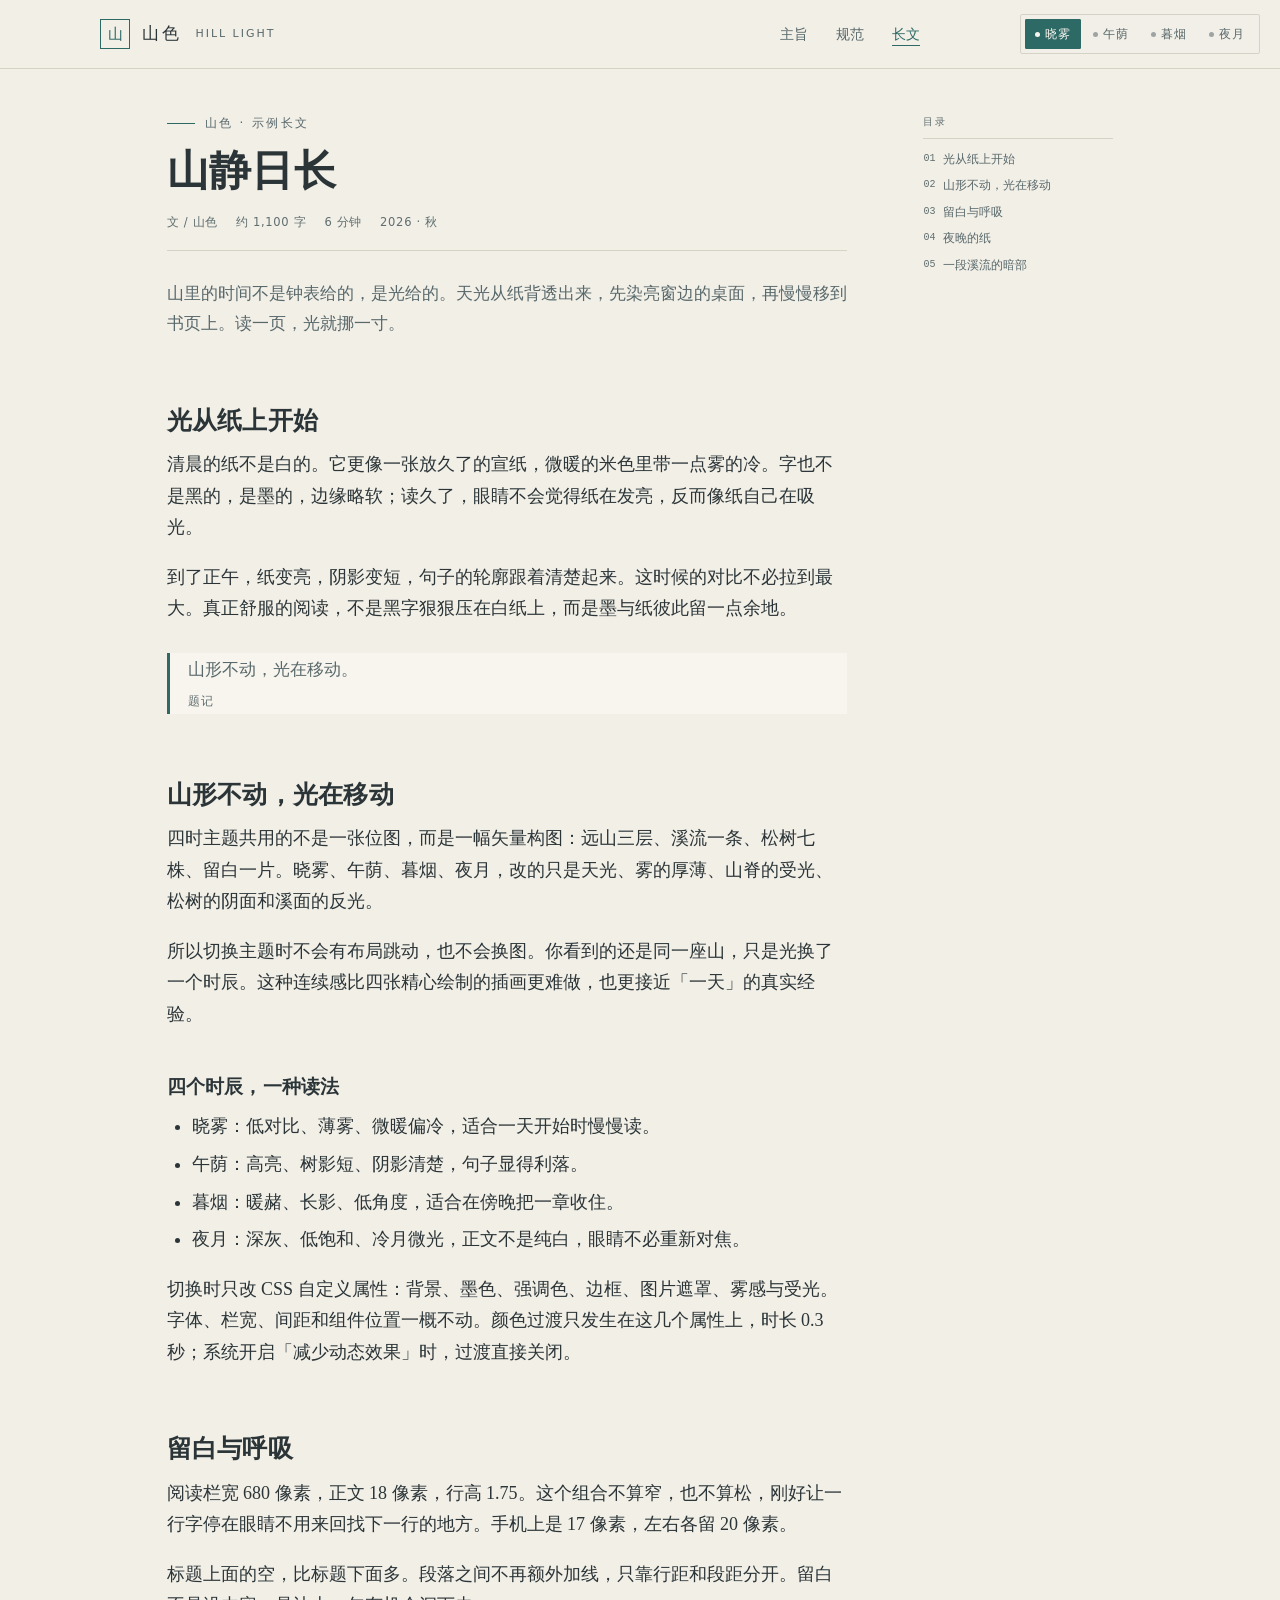
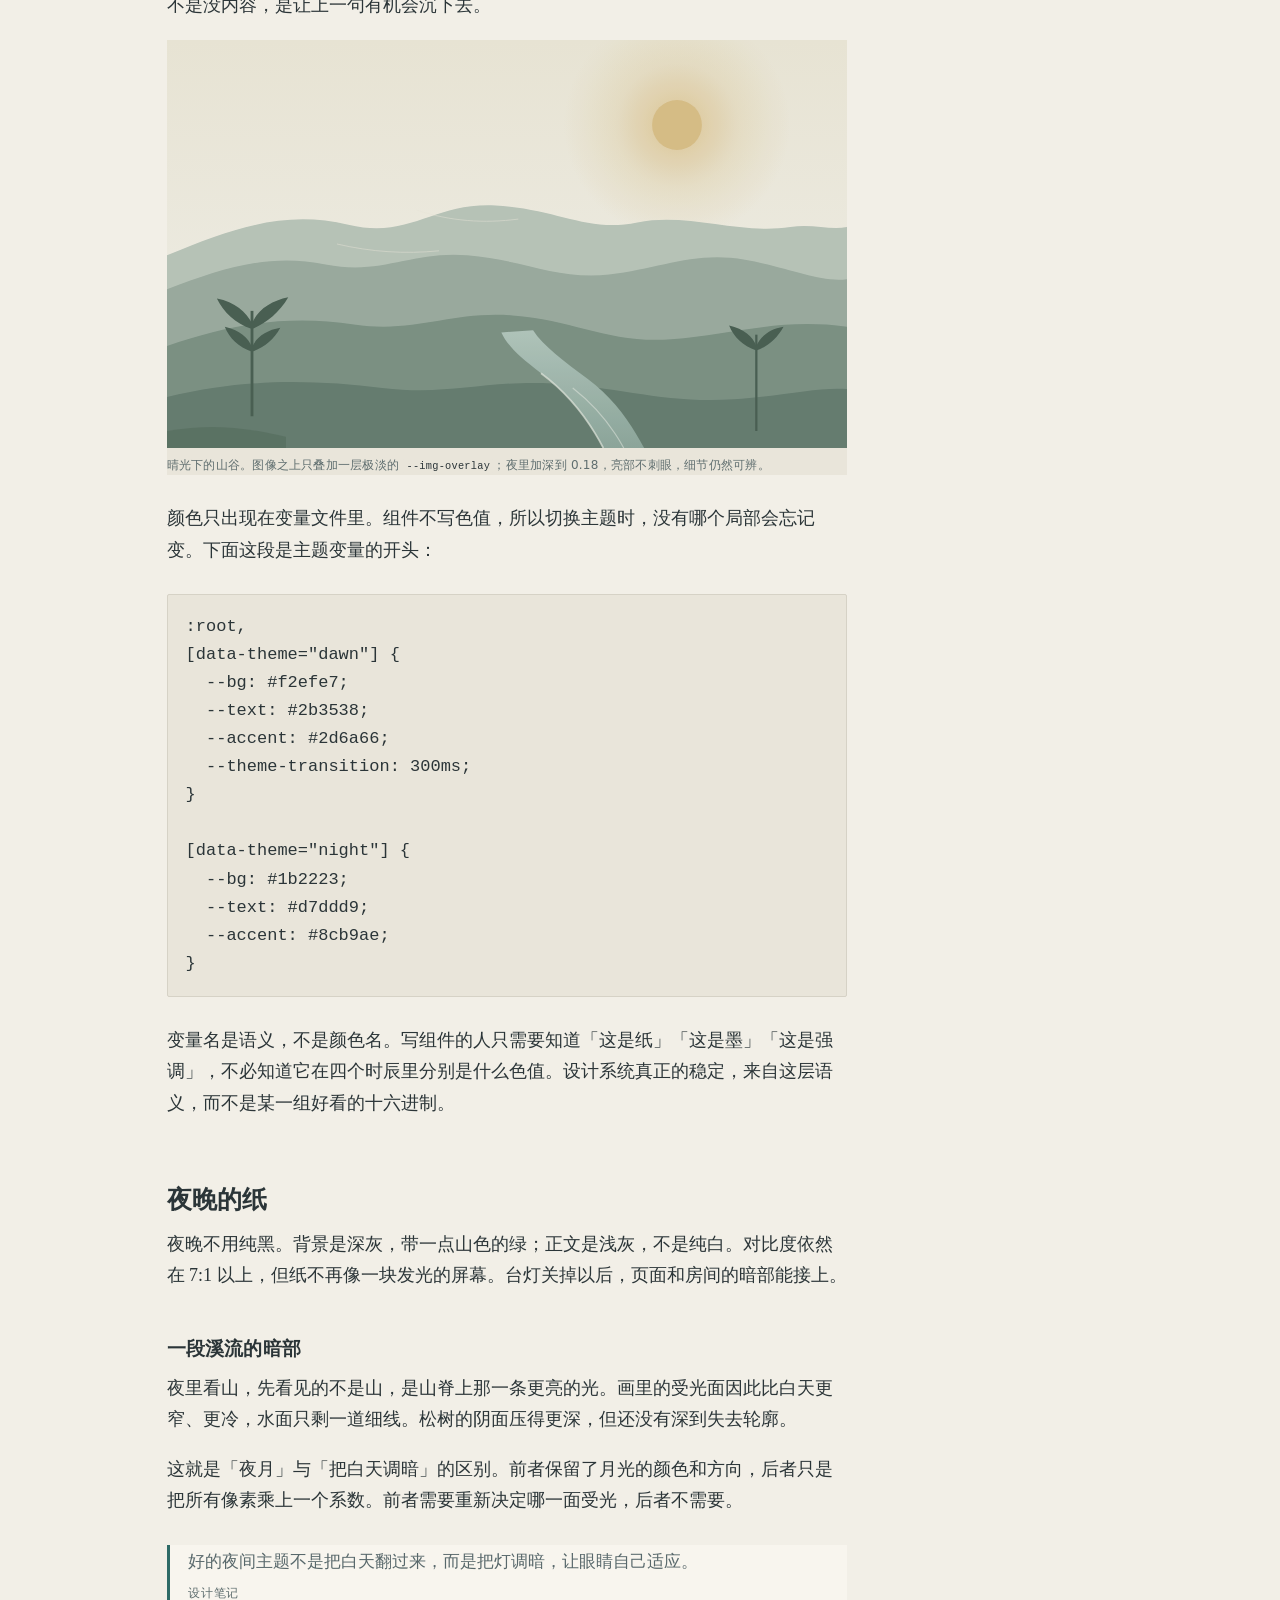
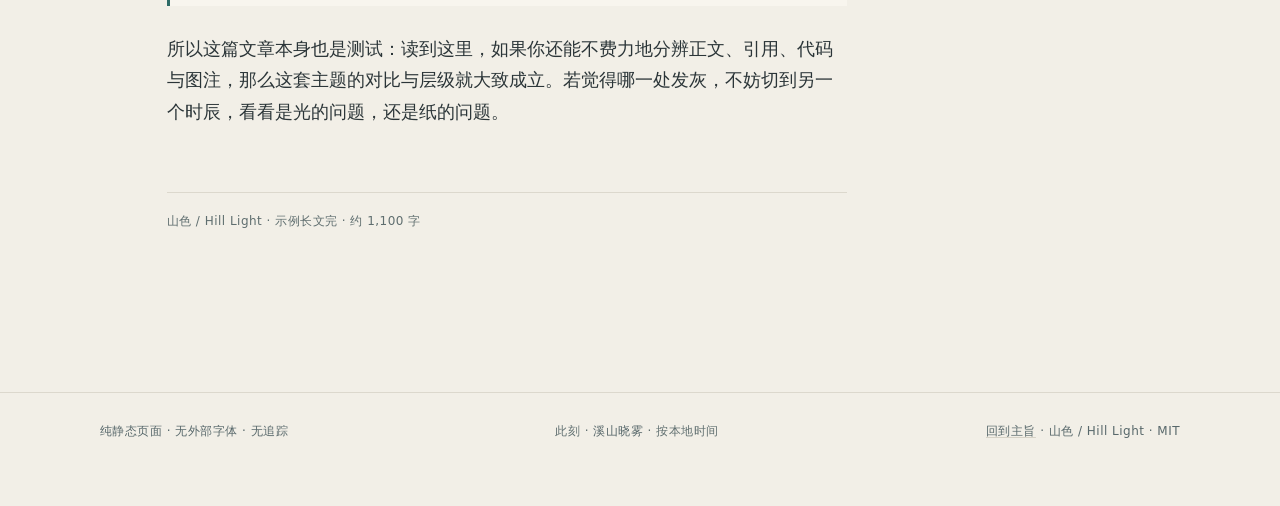
==== commit aa70307d: "fix: 完善无脚本回退与图片遮罩 - 关闭 JavaScript 时隐藏切换器与并排对比，页面保持 dawn 可读 - 按规范把图片改为 figure.img-wrap，并让遮罩只覆盖图片层 - 补" ====
--- a/demo.html
+++ b/demo.html
@@ -11,6 +11,7 @@
   <script>
     (function () {
       var root = document.documentElement;
+      root.classList.add("has-js");
       var themes = ["dawn", "noon", "dusk", "night"];
       var theme = "dawn";
       var source = "auto";
@@ -64,7 +65,7 @@
     </div>
   </header>
 
-  <div class="theme-switcher" role="group" aria-label="阅读主题">
+  <div class="theme-switcher" data-theme-switcher role="group" aria-label="阅读主题">
     <button class="theme-btn" type="button" data-theme-choice="dawn" aria-pressed="true" aria-label="切换到溪山晓雾，清晨">
       <span class="theme-btn__dot" aria-hidden="true"></span>晓雾
     </button>
@@ -122,10 +123,8 @@
           <p>阅读栏宽 680 像素，正文 18 像素，行高 1.75。这个组合不算窄，也不算松，刚好让一行字停在眼睛不用来回找下一行的地方。手机上是 17 像素，左右各留 20 像素。</p>
           <p>标题上面的空，比标题下面多。段落之间不再额外加线，只靠行距和段距分开。留白不是没内容，是让上一句有机会沉下去。</p>
 
-          <figure>
-            <div class="img-wrap">
-              <img src="assets/img/valley-light.svg" width="1200" height="720" alt="晴光下的山谷：天空明亮，远山重叠，一条溪流从谷底穿过，近处有松树。">
-            </div>
+          <figure class="img-wrap">
+            <img src="assets/img/valley-light.svg" width="1200" height="720" alt="晴光下的山谷：天空明亮，远山重叠，一条溪流从谷底穿过，近处有松树。">
             <figcaption>晴光下的山谷。图像之上只叠加一层极淡的 <code>--img-overlay</code>；夜里加深到 0.18，亮部不刺眼，细节仍然可辨。</figcaption>
           </figure>
 
--- a/css/tokens.css
+++ b/css/tokens.css
@@ -65,6 +65,7 @@
 
   /* Motion */
   --theme-transition: 300ms;
+  --motion-fast: 160ms;
   --ease: cubic-bezier(0.25, 0.46, 0.45, 0.94);
 
   /* Constant geometry / rhythm (identical in every theme) */
@@ -248,5 +249,13 @@
 @media (prefers-reduced-motion: reduce) {
   :root {
     --theme-transition: 0ms;
+    --motion-fast: 0ms;
   }
-}
+
+  *,
+  *::before,
+  *::after {
+    transition: none !important;
+    animation: none !important;
+  }
+}
--- a/css/base.css
+++ b/css/base.css
@@ -247,7 +247,7 @@
   top: 14px;
   right: var(--gutter);
   z-index: 40;
-  display: flex;
+  display: none;
   align-items: center;
   gap: 2px;
   padding: 4px;
@@ -260,6 +260,10 @@
   transition:
     background-color var(--theme-transition) var(--ease),
     border-color var(--theme-transition) var(--ease);
+}
+
+.has-js .theme-switcher {
+  display: flex;
 }
 
 .theme-btn {
@@ -294,7 +298,7 @@
 
 .theme-btn:hover {
   color: var(--text);
-  border-color: var(--border);
+  border-color: var(--accent);
 }
 
 .theme-btn[aria-pressed="true"] {
--- a/css/components.css
+++ b/css/components.css
@@ -138,25 +138,31 @@
    -------------------------------------------------------------------------- */
 
 .img-wrap {
-  position: relative;
+  display: grid;
+  grid-template-columns: minmax(0, 1fr);
   margin: var(--space-4) 0;
   overflow: hidden;
   background: var(--bg-subtle);
 }
 
 .img-wrap img {
+  grid-area: 1 / 1;
   width: 100%;
   height: auto;
 }
 
 .img-wrap::after {
   content: "";
-  position: absolute;
-  inset: 0;
+  grid-area: 1 / 1;
+  z-index: 1;
   background: var(--img-overlay);
   opacity: var(--img-overlay-opacity);
   pointer-events: none;
   transition: opacity var(--theme-transition) var(--ease);
+}
+
+.img-wrap figcaption {
+  grid-row: 2;
 }
 
 /* --------------------------------------------------------------------------
--- a/css/pages.css
+++ b/css/pages.css
@@ -450,14 +450,31 @@
   line-height: 1.8;
 }
 
+.component-map {
+  color: var(--text-faint) !important;
+  font-family: var(--font-sans);
+  font-size: 11.5px !important;
+  line-height: 1.75;
+  letter-spacing: 0.02em;
+}
+
+.component-map code {
+  color: var(--text-muted);
+  white-space: nowrap;
+}
+
 /* Side-by-side extremes */
 
 .compare-bar {
-  display: flex;
+  display: none;
   flex-wrap: wrap;
   align-items: center;
   gap: var(--space-2) var(--space-3);
   margin-top: var(--space-3);
+}
+
+.has-js .compare-bar {
+  display: flex;
 }
 
 .compare-bar__hint {
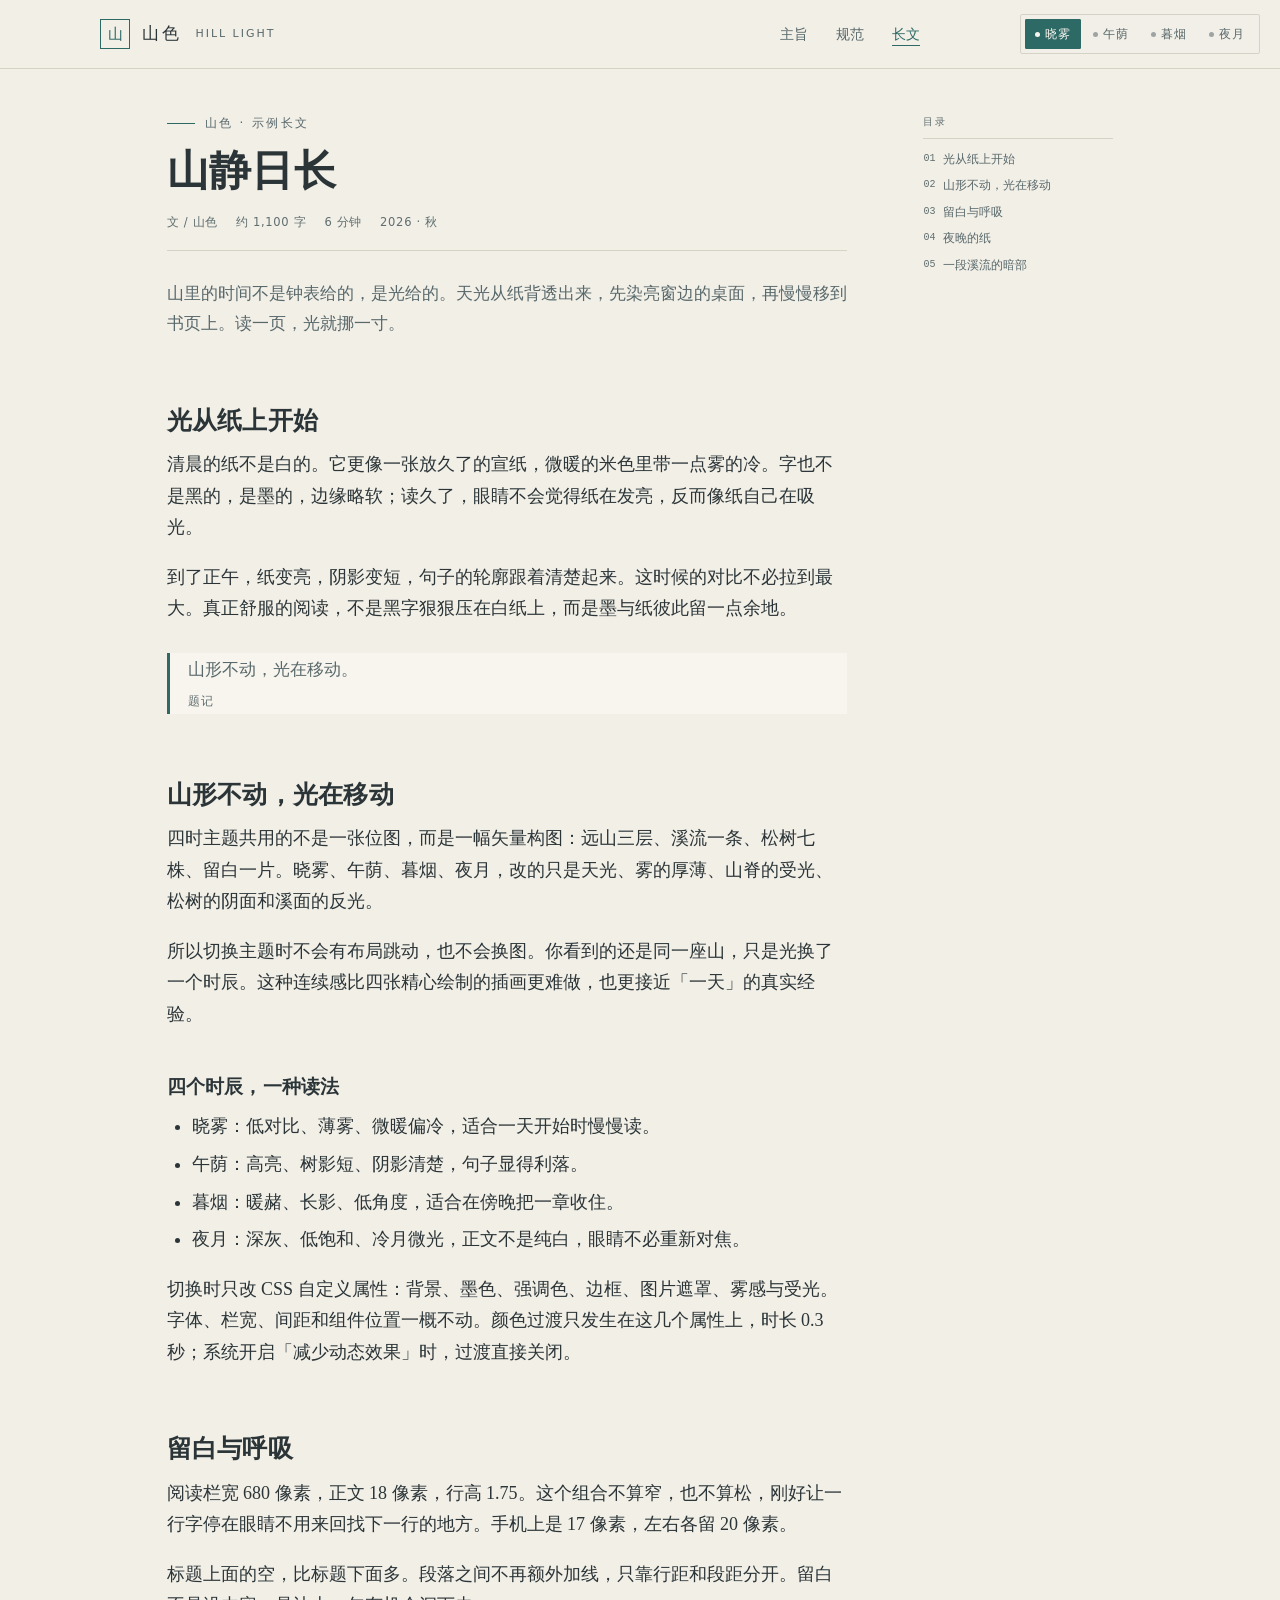
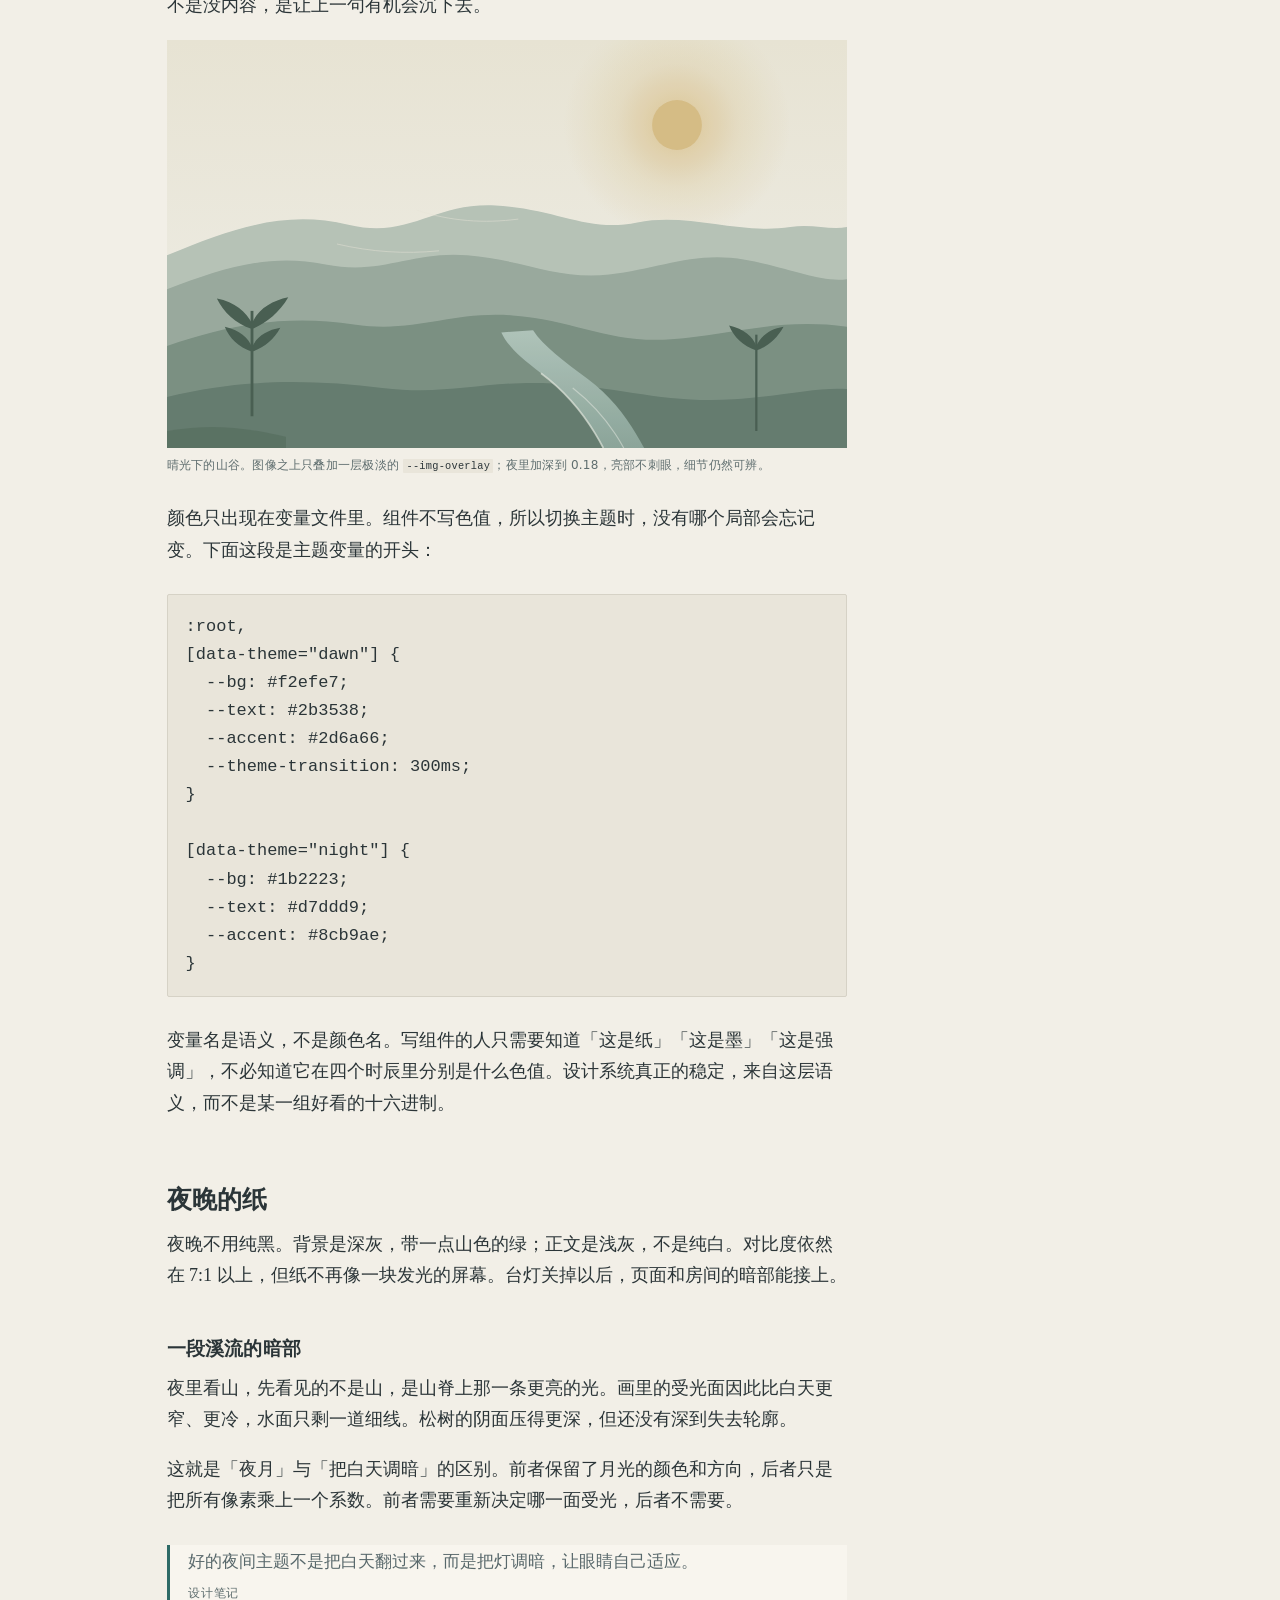
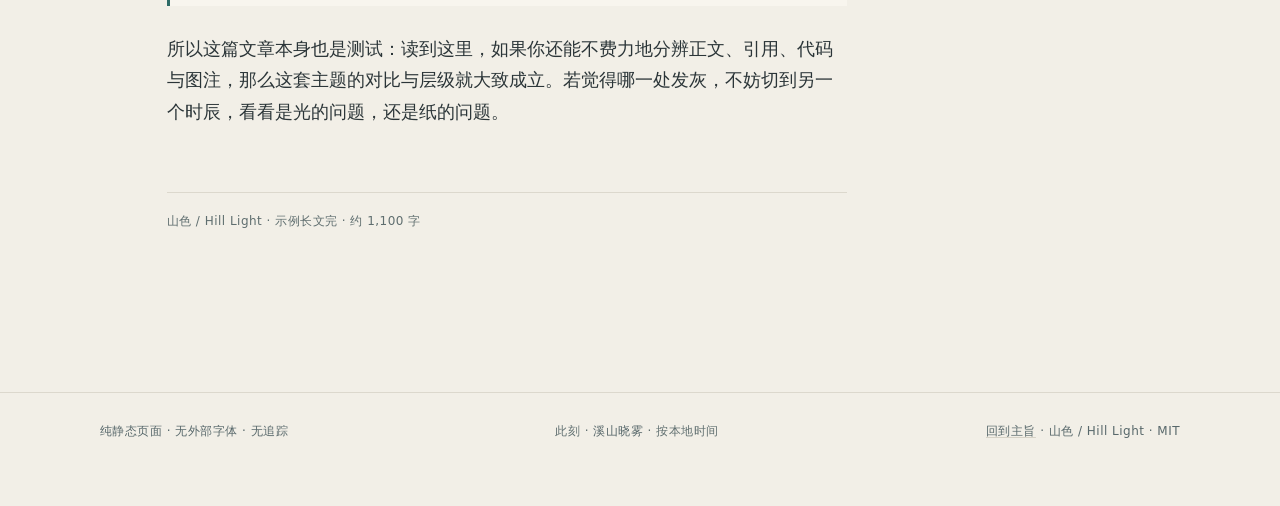
==== commit 272bccc6: "fix: 对齐主题预览优先级 - 已保存偏好默认优先；带 preview=1 时允许 URL 强制预览当前页 - 首页四时入口与文档链接统一带上 preview=1 - 点击主题按钮时同时清除 the" ====
--- a/demo.html
+++ b/demo.html
@@ -16,15 +16,20 @@
       var theme = "dawn";
       var source = "auto";
       try {
-        var param = new URLSearchParams(window.location.search).get("theme");
+        var params = new URLSearchParams(window.location.search);
+        var param = params.get("theme");
+        var preview = params.get("preview") === "1";
         var saved = window.localStorage.getItem("hill-light-theme");
         var hour = new Date().getHours();
         var byHour = hour >= 6 && hour < 11 ? "dawn"
           : hour >= 11 && hour < 17 ? "noon"
           : hour >= 17 && hour < 20 ? "dusk" : "night";
-        // ?theme= is a one-page preview: it wins for this document but is
-        // never persisted. The saved choice remains the default everywhere else.
-        if (themes.indexOf(param) > -1) {
+        // ?theme= is a one-page preview. With preview=1 it wins even for
+        // readers who saved a choice; otherwise the saved choice stays default.
+        if (themes.indexOf(saved) > -1 && !preview) {
+          theme = saved;
+          source = "manual";
+        } else if (themes.indexOf(param) > -1) {
           theme = param;
           source = "preview";
         } else if (themes.indexOf(saved) > -1) {
--- a/css/components.css
+++ b/css/components.css
@@ -142,13 +142,14 @@
   grid-template-columns: minmax(0, 1fr);
   margin: var(--space-4) 0;
   overflow: hidden;
-  background: var(--bg-subtle);
+  background: transparent;
 }
 
 .img-wrap img {
   grid-area: 1 / 1;
   width: 100%;
   height: auto;
+  background: var(--bg-subtle);
 }
 
 .img-wrap::after {
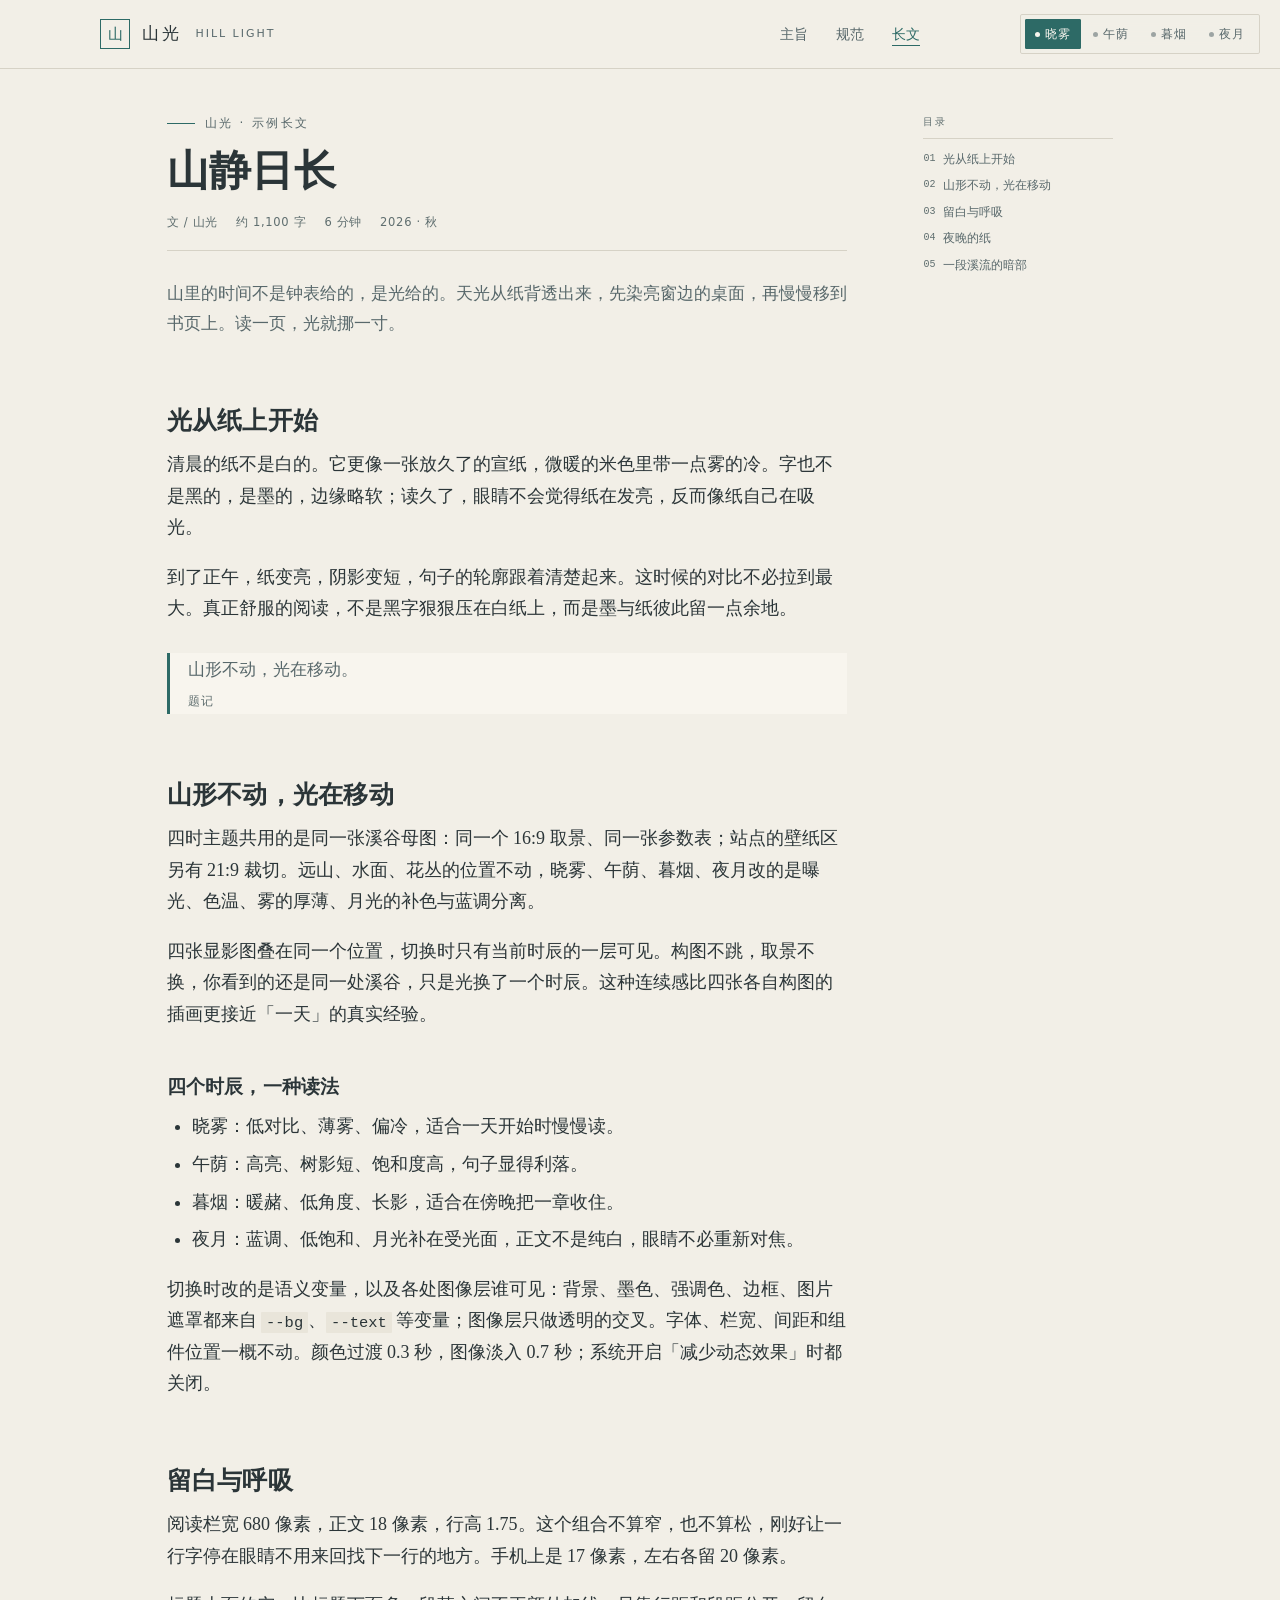
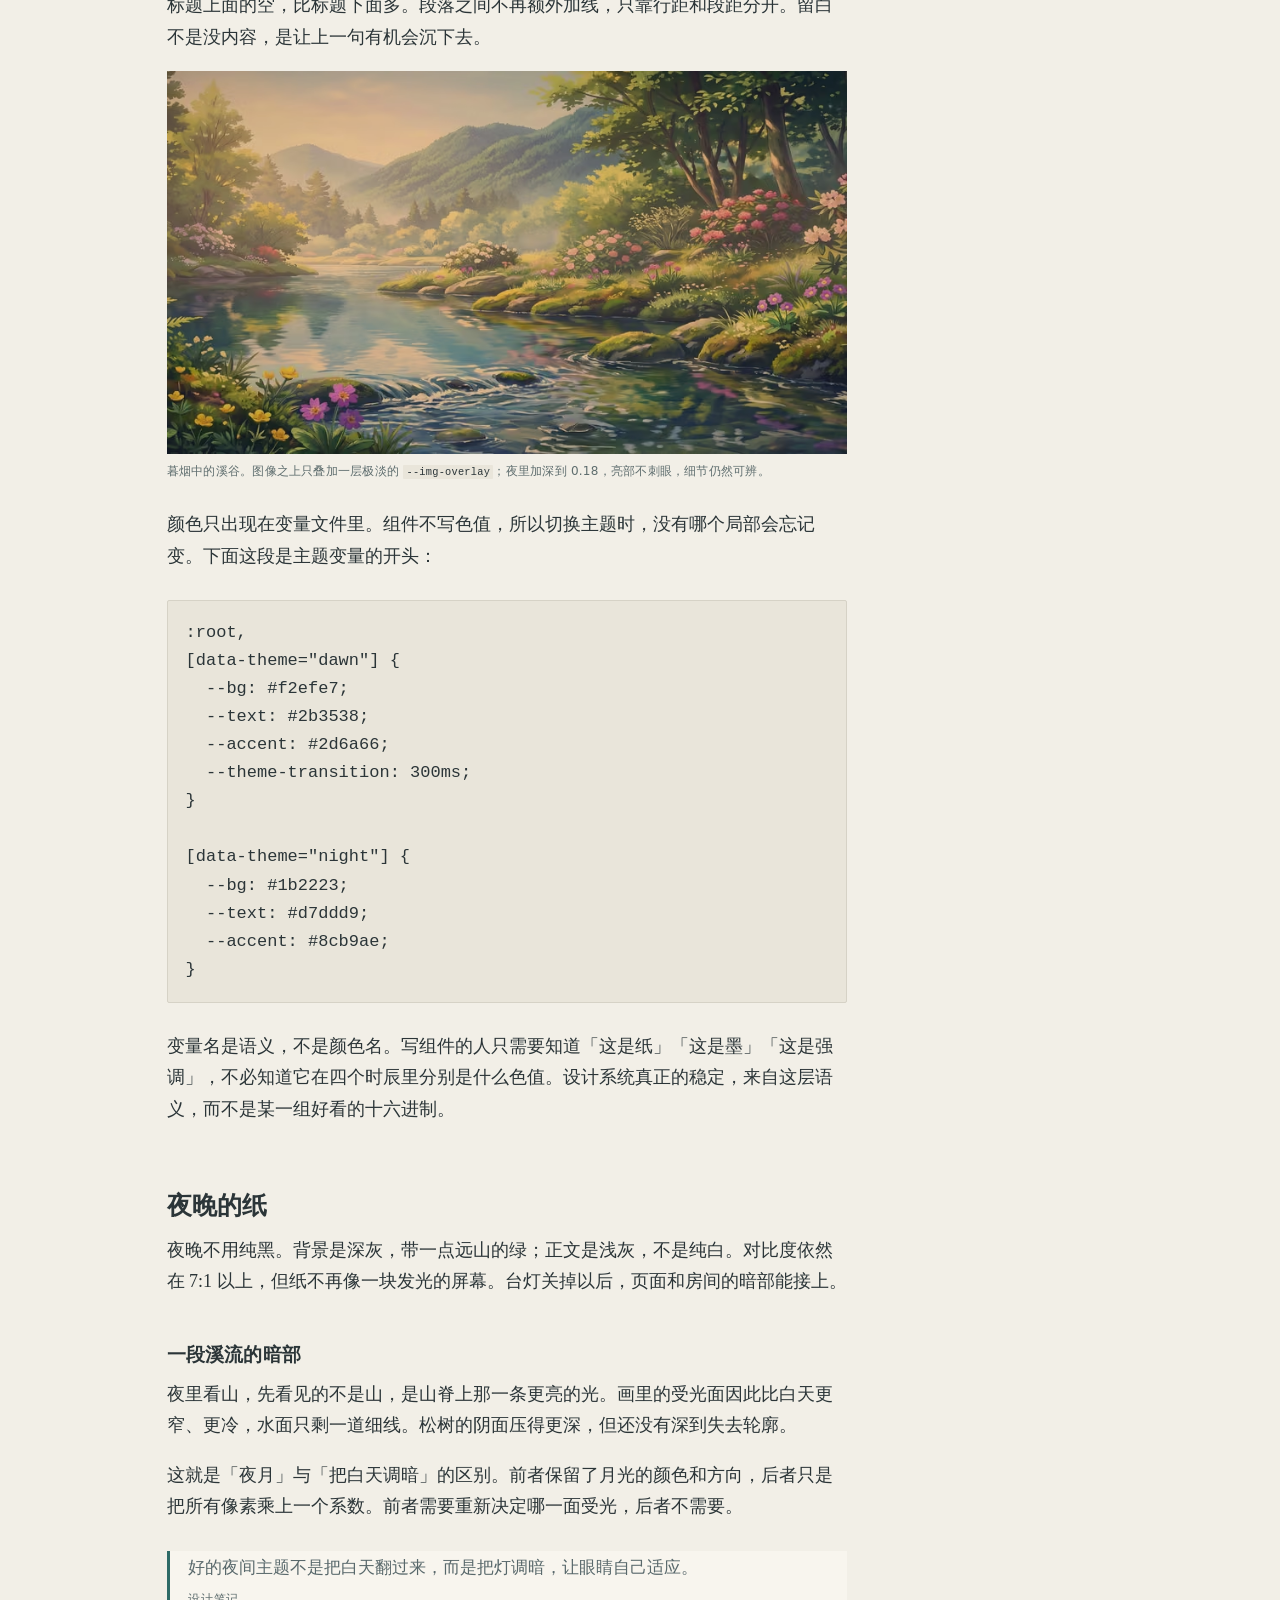
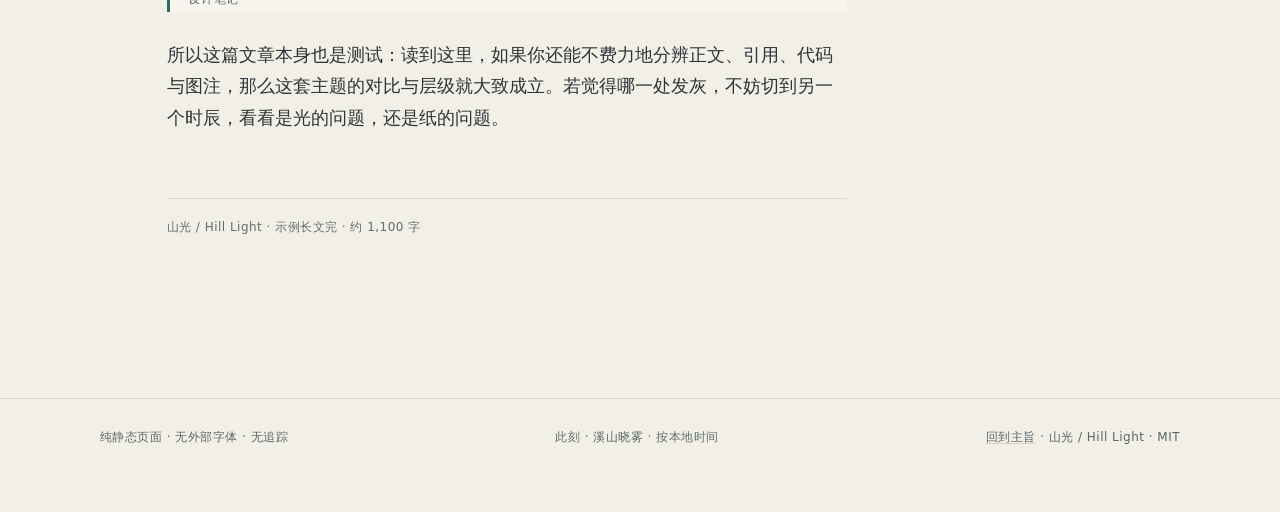
==== commit 5014e0d5: "feat: 用四时显影重做首页并统一中文名 - 首页改为同一张 21:9 母图的四次显影 - 中文显示名统一为「山光」 - 增加站点结构检查与生成脚本" ====
--- a/demo.html
+++ b/demo.html
@@ -3,7 +3,7 @@
 <head>
   <meta charset="utf-8">
   <meta name="viewport" content="width=device-width, initial-scale=1">
-  <title>山静日长 · 山色 / Hill Light</title>
+  <title>山静日长 · 山光 / Hill Light</title>
   <meta name="description" content="一篇用来检验 Hill Light 阅读面、图片压暗与四时切换的示例长文：山静日长。">
   <meta name="color-scheme" content="light dark">
   <meta name="theme-color" content="#f2efe7">
@@ -57,9 +57,9 @@
 
   <header class="site-header">
     <div class="wrap-wide site-header__inner">
-      <a class="brand" href="index.html" aria-label="山色 Hill Light 首页">
+      <a class="brand" href="index.html" aria-label="山光 Hill Light 首页">
         <span class="brand__seal" aria-hidden="true">山</span>
-        <span class="brand__name">山色</span>
+        <span class="brand__name">山光</span>
         <span class="brand__latin">Hill Light</span>
       </a>
       <nav class="site-nav" aria-label="主导航">
@@ -89,10 +89,10 @@
     <div class="demo-layout">
       <article class="article">
         <header class="article__head">
-          <p class="kicker">山色 · 示例长文</p>
+          <p class="kicker">山光 · 示例长文</p>
           <h1 class="article__title">山静日长</h1>
           <p class="article__meta">
-            <span>文 / 山色</span>
+            <span>文 / 山光</span>
             <span>约 1,100 字</span>
             <span>6 分钟</span>
             <span>2026 · 秋</span>
@@ -112,25 +112,29 @@
           </blockquote>
 
           <h2 id="mountain">山形不动，光在移动</h2>
-          <p>四时主题共用的不是一张位图，而是一幅矢量构图：远山三层、溪流一条、松树七株、留白一片。晓雾、午荫、暮烟、夜月，改的只是天光、雾的厚薄、山脊的受光、松树的阴面和溪面的反光。</p>
-          <p>所以切换主题时不会有布局跳动，也不会换图。你看到的还是同一座山，只是光换了一个时辰。这种连续感比四张精心绘制的插画更难做，也更接近「一天」的真实经验。</p>
+          <p>四时主题共用的是同一张溪谷母图：同一个 16:9 取景、同一张参数表；站点的壁纸区另有 21:9 裁切。远山、水面、花丛的位置不动，晓雾、午荫、暮烟、夜月改的是曝光、色温、雾的厚薄、月光的补色与蓝调分离。</p>
+          <p>四张显影图叠在同一个位置，切换时只有当前时辰的一层可见。构图不跳，取景不换，你看到的还是同一处溪谷，只是光换了一个时辰。这种连续感比四张各自构图的插画更接近「一天」的真实经验。</p>
 
           <h3>四个时辰，一种读法</h3>
           <ul>
-            <li>晓雾：低对比、薄雾、微暖偏冷，适合一天开始时慢慢读。</li>
-            <li>午荫：高亮、树影短、阴影清楚，句子显得利落。</li>
-            <li>暮烟：暖赭、长影、低角度，适合在傍晚把一章收住。</li>
-            <li>夜月：深灰、低饱和、冷月微光，正文不是纯白，眼睛不必重新对焦。</li>
+            <li>晓雾：低对比、薄雾、偏冷，适合一天开始时慢慢读。</li>
+            <li>午荫：高亮、树影短、饱和度高，句子显得利落。</li>
+            <li>暮烟：暖赭、低角度、长影，适合在傍晚把一章收住。</li>
+            <li>夜月：蓝调、低饱和、月光补在受光面，正文不是纯白，眼睛不必重新对焦。</li>
           </ul>
-          <p>切换时只改 CSS 自定义属性：背景、墨色、强调色、边框、图片遮罩、雾感与受光。字体、栏宽、间距和组件位置一概不动。颜色过渡只发生在这几个属性上，时长 0.3 秒；系统开启「减少动态效果」时，过渡直接关闭。</p>
+          <p>切换时改的是语义变量，以及各处图像层谁可见：背景、墨色、强调色、边框、图片遮罩都来自 <code>--bg</code>、<code>--text</code> 等变量；图像层只做透明的交叉。字体、栏宽、间距和组件位置一概不动。颜色过渡 0.3 秒，图像淡入 0.7 秒；系统开启「减少动态效果」时都关闭。</p>
 
           <h2 id="blank">留白与呼吸</h2>
           <p>阅读栏宽 680 像素，正文 18 像素，行高 1.75。这个组合不算窄，也不算松，刚好让一行字停在眼睛不用来回找下一行的地方。手机上是 17 像素，左右各留 20 像素。</p>
           <p>标题上面的空，比标题下面多。段落之间不再额外加线，只靠行距和段距分开。留白不是没内容，是让上一句有机会沉下去。</p>
 
           <figure class="img-wrap">
-            <img src="assets/img/valley-light.svg" width="1200" height="720" alt="晴光下的山谷：天空明亮，远山重叠，一条溪流从谷底穿过，近处有松树。">
-            <figcaption>晴光下的山谷。图像之上只叠加一层极淡的 <code>--img-overlay</code>；夜里加深到 0.18，亮部不刺眼，细节仍然可辨。</figcaption>
+            <picture>
+              <source srcset="assets/img/times/flower-dusk-800.avif 800w, assets/img/times/flower-dusk-1600.avif 1600w" sizes="(max-width: 900px) 100vw, 680px" type="image/avif">
+              <source srcset="assets/img/times/flower-dusk-800.webp 800w, assets/img/times/flower-dusk-1600.webp 1600w" sizes="(max-width: 900px) 100vw, 680px" type="image/webp">
+              <img src="assets/img/times/flower-dusk-1600.jpg" srcset="assets/img/times/flower-dusk-800.jpg 800w, assets/img/times/flower-dusk-1600.jpg 1600w" sizes="(max-width: 900px) 100vw, 680px" width="1600" height="900" loading="lazy" decoding="async" alt="暮烟中的溪谷：暖光低低扫过山脊，水面与花丛镀上一层金色。">
+            </picture>
+            <figcaption>暮烟中的溪谷。图像之上只叠加一层极淡的 <code>--img-overlay</code>；夜里加深到 0.18，亮部不刺眼，细节仍然可辨。</figcaption>
           </figure>
 
           <p>颜色只出现在变量文件里。组件不写色值，所以切换主题时，没有哪个局部会忘记变。下面这段是主题变量的开头：</p>
@@ -152,7 +156,7 @@
           <p>变量名是语义，不是颜色名。写组件的人只需要知道「这是纸」「这是墨」「这是强调」，不必知道它在四个时辰里分别是什么色值。设计系统真正的稳定，来自这层语义，而不是某一组好看的十六进制。</p>
 
           <h2 id="night">夜晚的纸</h2>
-          <p>夜晚不用纯黑。背景是深灰，带一点山色的绿；正文是浅灰，不是纯白。对比度依然在 7:1 以上，但纸不再像一块发光的屏幕。台灯关掉以后，页面和房间的暗部能接上。</p>
+          <p>夜晚不用纯黑。背景是深灰，带一点远山的绿；正文是浅灰，不是纯白。对比度依然在 7:1 以上，但纸不再像一块发光的屏幕。台灯关掉以后，页面和房间的暗部能接上。</p>
 
           <h3 id="stream">一段溪流的暗部</h3>
           <p>夜里看山，先看见的不是山，是山脊上那一条更亮的光。画里的受光面因此比白天更窄、更冷，水面只剩一道细线。松树的阴面压得更深，但还没有深到失去轮廓。</p>
@@ -165,7 +169,7 @@
 
           <p>所以这篇文章本身也是测试：读到这里，如果你还能不费力地分辨正文、引用、代码与图注，那么这套主题的对比与层级就大致成立。若觉得哪一处发灰，不妨切到另一个时辰，看看是光的问题，还是纸的问题。</p>
 
-          <p class="article__end">山色 / Hill Light · 示例长文完 · 约 1,100 字</p>
+          <p class="article__end">山光 / Hill Light · 示例长文完 · 约 1,100 字</p>
         </div>
       </article>
 
@@ -186,7 +190,7 @@
     <div class="wrap-wide site-footer__inner">
       <p>纯静态页面 · 无外部字体 · 无追踪</p>
       <p class="theme-state">此刻 · <strong data-theme-label>溪山晓雾</strong> · <span data-theme-source-label>按本地时间</span></p>
-      <p><a href="index.html">回到主旨</a> · 山色 / Hill Light · MIT</p>
+      <p><a href="index.html">回到主旨</a> · 山光 / Hill Light · MIT</p>
     </div>
   </footer>
 
--- a/css/tokens.css
+++ b/css/tokens.css
@@ -1,5 +1,5 @@
 /* ==========================================================================
-   山色 / Hill Light · semantic tokens
+   山光 / Hill Light · semantic tokens
    Dawn is the default (works without JS). Themes override only the light:
    color, contrast, haze, shadow. Geometry, type and spacing stay constant.
    ========================================================================== */
@@ -63,6 +63,14 @@
   --art-saturation: 0.92;
   --art-contrast: 0.94;
 
+  /* Artwork stage: a fixed dark plate in every theme, never the paper */
+  --stage-bg: #101716;
+  --stage-ink: #f5efe2;
+  --stage-ink-muted: rgba(245, 239, 226, 0.74);
+  --stage-ink-faint: rgba(245, 239, 226, 0.52);
+  --stage-line: rgba(245, 239, 226, 0.22);
+  --stage-accent: #e7c98f;
+
   /* Motion */
   --theme-transition: 300ms;
   --motion-fast: 160ms;
--- a/css/base.css
+++ b/css/base.css
@@ -259,11 +259,27 @@
   backdrop-filter: blur(8px);
   transition:
     background-color var(--theme-transition) var(--ease),
-    border-color var(--theme-transition) var(--ease);
+    border-color var(--theme-transition) var(--ease),
+    opacity var(--motion-fast) var(--ease),
+    transform var(--motion-fast) var(--ease);
 }
 
 .has-js .theme-switcher {
   display: flex;
+}
+
+/* Reading downwards: step out of the page. The in-stage rail is the control
+   at the top; scrolling back up, or focusing the switcher, brings it home. */
+.theme-switcher.is-away {
+  opacity: 0;
+  transform: translateY(-6px);
+  pointer-events: none;
+}
+
+.theme-switcher:focus-within {
+  opacity: 1;
+  transform: none;
+  pointer-events: auto;
 }
 
 .theme-btn {
@@ -494,7 +510,7 @@
   }
 
   .theme-switcher {
-    position: absolute;
+    position: fixed;
     top: 10px;
     right: 10px;
   }
@@ -517,6 +533,10 @@
   main {
     padding-top: 46px;
   }
+
+  body.page-home main {
+    padding-top: 0;
+  }
 }
 
 @media (max-width: 380px) {
--- a/css/components.css
+++ b/css/components.css
@@ -1,48 +1,6 @@
 /* ==========================================================================
    Components: artwork, buttons, figures, small marks
    ========================================================================== */
-
-/* --------------------------------------------------------------------------
-   The same valley, four lights
-   -------------------------------------------------------------------------- */
-
-.hero__art {
-  margin: 0;
-}
-
-.valley {
-  display: block;
-  width: 100%;
-  height: auto;
-  aspect-ratio: 1200 / 720;
-  background: var(--bg-elevated);
-  border: var(--rule-weight) solid var(--border);
-  filter: saturate(var(--art-saturation)) contrast(var(--art-contrast));
-  transition:
-    border-color var(--theme-transition) var(--ease),
-    background-color var(--theme-transition) var(--ease),
-    filter var(--theme-transition) var(--ease);
-}
-
-.valley * {
-  transition:
-    fill var(--theme-transition) var(--ease),
-    stroke var(--theme-transition) var(--ease),
-    stop-color var(--theme-transition) var(--ease),
-    opacity var(--theme-transition) var(--ease);
-}
-
-.art-caption {
-  display: flex;
-  flex-wrap: wrap;
-  justify-content: space-between;
-  gap: 4px var(--space-3);
-  margin-top: 10px;
-  color: var(--text-faint);
-  font-family: var(--font-sans);
-  font-size: var(--text-micro);
-  letter-spacing: 0.05em;
-}
 
 /* --------------------------------------------------------------------------
    Buttons and text links
@@ -145,6 +103,10 @@
   background: transparent;
 }
 
+.img-wrap picture {
+  display: contents;
+}
+
 .img-wrap img {
   grid-area: 1 / 1;
   width: 100%;
--- a/css/pages.css
+++ b/css/pages.css
@@ -10,125 +10,1045 @@
    Landing
    -------------------------------------------------------------------------- */
 
-.hero {
-  padding-top: clamp(36px, 6vw, 76px);
-}
-
-.hero__grid {
+/* --- Stage: one 16:9 plate, four exposures ------------------------------- */
+
+body.page-home {
+  overflow-x: clip;
+}
+
+.stage {
+  position: relative;
   display: grid;
-  grid-template-columns: minmax(0, 1.15fr) minmax(0, 0.85fr);
-  align-items: end;
-  gap: clamp(24px, 5vw, 64px);
-}
-
-.hero__title {
-  margin-top: var(--space-2);
-  font-size: clamp(2.7rem, 6.2vw, 4.6rem);
-  line-height: 1.12;
-  letter-spacing: 0.02em;
+  width: auto;
+  height: clamp(600px, 76vh, 820px);
+  margin-inline: calc(50% - 50vw);
+  margin-top: clamp(14px, 2.2vw, 28px);
+  overflow: hidden;
+  background: var(--stage-bg);
+  isolation: isolate;
+}
+
+.stage__frames {
+  position: relative;
+  grid-area: 1 / 1;
+  z-index: 0;
+}
+
+.stage__frame {
+  position: absolute;
+  inset: 0;
+  margin: 0;
+}
+
+.stage__frame img {
+  width: 100%;
+  height: 100%;
+  object-fit: cover;
+  object-position: 50% 46%;
+}
+
+.stage__scrim {
+  grid-area: 1 / 1;
+  z-index: 1;
+  pointer-events: none;
+  background:
+    linear-gradient(
+      180deg,
+      color-mix(in srgb, var(--stage-bg) 52%, transparent) 0%,
+      transparent 24%,
+      color-mix(in srgb, var(--stage-bg) 8%, transparent) 50%,
+      color-mix(in srgb, var(--stage-bg) 74%, transparent) 82%,
+      color-mix(in srgb, var(--stage-bg) 94%, transparent) 100%
+    ),
+    linear-gradient(
+      90deg,
+      color-mix(in srgb, var(--stage-bg) 68%, transparent) 0%,
+      color-mix(in srgb, var(--stage-bg) 52%, transparent) 38%,
+      color-mix(in srgb, var(--stage-bg) 26%, transparent) 64%,
+      transparent 88%
+    ),
+    linear-gradient(
+      270deg,
+      color-mix(in srgb, var(--stage-bg) 58%, transparent) 0%,
+      transparent 34%
+    );
+}
+
+.stage__inner {
+  position: relative;
+  grid-area: 1 / 1;
+  z-index: 2;
+  display: grid;
+  grid-template-rows: auto 1fr auto;
+  padding-top: clamp(18px, 2.4vw, 28px);
+  color: var(--stage-ink);
+}
+
+.stage__top {
+  display: flex;
+  flex-wrap: wrap;
+  justify-content: space-between;
+  gap: 6px 20px;
+  color: var(--stage-ink-muted);
+  font-family: var(--font-mono);
+  font-size: 10.5px;
+  letter-spacing: 0.14em;
+  text-shadow: 0 1px 12px color-mix(in srgb, var(--stage-bg) 88%, transparent);
+  text-transform: uppercase;
+}
+
+.stage__top p {
+  margin: 0;
+}
+
+.stage__copy {
+  align-self: center;
+  max-width: 44rem;
+  padding: clamp(28px, 5vw, 64px) 0 clamp(26px, 4vw, 50px);
+}
+
+.stage__title {
+  margin: 0;
+  color: var(--stage-ink);
+  font-size: clamp(4rem, 9vw, 7.5rem);
   font-weight: 600;
-}
-
-.hero__title .hero__title-accent {
-  color: var(--accent);
-}
-
-.hero__lede {
+  line-height: 1;
+  letter-spacing: 0.06em;
+  text-wrap: balance;
+  text-shadow: 0 1px 24px color-mix(in srgb, var(--stage-bg) 55%, transparent);
+}
+
+.stage__title-name {
+  display: block;
+}
+
+.stage__title-line {
+  display: block;
+  margin-top: clamp(14px, 2vw, 22px);
+  color: var(--stage-ink);
+  font-size: clamp(1rem, 1.6vw, 1.32rem);
+  font-weight: 500;
+  letter-spacing: 0.16em;
+  line-height: 1.6;
+  text-shadow: 0 1px 16px color-mix(in srgb, var(--stage-bg) 82%, transparent);
+}
+
+.stage__lede {
   max-width: 34em;
-  color: var(--text-muted);
-  font-size: 1.02rem;
+  margin-top: clamp(16px, 2.2vw, 24px);
+  color: var(--stage-ink);
+  font-size: 1rem;
   line-height: 1.85;
-}
-
-.hero__lede + .hero__lede {
-  margin-top: 0.9em;
-}
-
-.hero__actions {
+  text-wrap: pretty;
+  text-shadow: 0 1px 16px color-mix(in srgb, var(--stage-bg) 82%, transparent);
+}
+
+.stage__actions {
   display: flex;
   flex-wrap: wrap;
   align-items: center;
-  gap: var(--space-3);
-  margin-top: var(--space-4);
-}
-
-.hero__art {
-  margin-top: clamp(28px, 4.5vw, 54px);
-}
-
-.season-links {
+  gap: 10px;
+  margin-top: clamp(20px, 2.6vw, 28px);
+}
+
+.stage__cta {
+  display: inline-flex;
+  align-items: center;
+  gap: 10px;
+  min-height: 42px;
+  padding: 0 18px;
+  border: var(--rule-weight) solid var(--stage-line);
+  color: var(--stage-ink);
+  font-family: var(--font-sans);
+  font-size: 12.5px;
+  letter-spacing: 0.08em;
+  text-decoration: none;
+  transition:
+    background-color var(--motion-fast) var(--ease),
+    border-color var(--motion-fast) var(--ease),
+    color var(--motion-fast) var(--ease);
+}
+
+.stage__cta:hover {
+  border-color: var(--stage-ink-muted);
+  background: color-mix(in srgb, var(--stage-ink) 8%, transparent);
+}
+
+.stage__cta--solid {
+  border-color: var(--stage-ink);
+  background: var(--stage-ink);
+  color: var(--stage-bg);
+}
+
+.stage__cta--solid:hover {
+  border-color: var(--stage-accent);
+  background: var(--stage-accent);
+  color: var(--stage-bg);
+}
+
+.stage__rail {
+  display: flex;
+  align-items: flex-end;
+  justify-content: space-between;
+  gap: 16px 24px;
+  padding: 12px 0 18px;
+  border-top: var(--rule-weight) solid var(--stage-line);
+}
+
+.stage__now {
+  display: flex;
+  flex-wrap: wrap;
+  align-items: baseline;
+  gap: 4px 8px;
+  margin: 0;
+  color: var(--stage-ink-faint);
+  font-family: var(--font-sans);
+  font-size: 11px;
+  letter-spacing: 0.08em;
+  white-space: nowrap;
+}
+
+.stage__now strong {
+  color: var(--stage-ink);
+  font-weight: 500;
+  letter-spacing: 0.1em;
+}
+
+.time-rail {
+  display: none;
+  grid-template-columns: repeat(4, minmax(0, 1fr));
+  width: min(680px, 100%);
+}
+
+.has-js .time-rail {
   display: grid;
-  grid-template-columns: repeat(4, minmax(0, 1fr));
-  margin-top: var(--space-4);
+}
+
+.time-tab {
+  appearance: none;
+  display: grid;
+  grid-template-columns: auto minmax(0, 1fr);
+  gap: 2px 8px;
+  align-items: baseline;
+  padding: 10px 12px;
+  border: 0;
+  border-left: var(--rule-weight) solid var(--stage-line);
+  background: transparent;
+  color: var(--stage-ink-faint);
+  font-family: var(--font-sans);
+  text-align: left;
+  cursor: pointer;
+  transition:
+    background-color var(--motion-fast) var(--ease),
+    color var(--motion-fast) var(--ease);
+}
+
+.time-tab:first-child {
+  border-left: 0;
+}
+
+.time-tab:hover {
+  background: color-mix(in srgb, var(--stage-ink) 6%, transparent);
+  color: var(--stage-ink);
+}
+
+.time-tab[aria-pressed="true"] {
+  background: color-mix(in srgb, var(--stage-ink) 9%, transparent);
+  box-shadow: inset 0 2px 0 var(--stage-accent);
+  color: var(--stage-ink);
+}
+
+.time-tab__index {
+  color: var(--stage-ink-faint);
+  font-family: var(--font-mono);
+  font-size: 9.5px;
+  letter-spacing: 0.08em;
+}
+
+.time-tab__name {
+  font-family: var(--font-serif);
+  font-size: 14px;
+  letter-spacing: 0.14em;
+}
+
+.time-tab__span {
+  grid-column: 1 / -1;
+  color: var(--stage-ink-faint);
+  font-family: var(--font-mono);
+  font-size: 9.5px;
+  letter-spacing: 0.04em;
+}
+
+.stage__noscript {
+  margin: 6px 0 0;
+  color: var(--stage-ink-muted);
+  font-size: 12px;
+}
+
+.stage__noscript a {
+  color: var(--stage-ink);
+}
+
+.stage-caption {
+  display: flex;
+  flex-wrap: wrap;
+  justify-content: space-between;
+  gap: 2px 24px;
+  margin-top: 12px;
+  color: var(--text-faint);
+  font-family: var(--font-sans);
+  font-size: var(--text-micro);
+  letter-spacing: 0.03em;
+}
+
+.stage-caption p {
+  margin: 0;
+}
+
+/* Cross-fade the four exposures in the same frame. */
+.light-frame {
+  opacity: 0;
+  transition: opacity 700ms var(--ease);
+}
+
+html[data-theme="dawn"] .light-frame[data-theme-frame="dawn"],
+html[data-theme="noon"] .light-frame[data-theme-frame="noon"],
+html[data-theme="dusk"] .light-frame[data-theme-frame="dusk"],
+html[data-theme="night"] .light-frame[data-theme-frame="night"] {
+  opacity: 1;
+}
+
+/* --- Exposures: four editorial image rows -------------------------------- */
+
+.plate-list {
+  list-style: none;
+  margin: clamp(26px, 4vw, 42px) 0 0;
+  padding: 0;
+}
+
+.plate-list li + li {
+  margin-top: 0;
+}
+
+.plate {
+  display: grid;
+  grid-template-columns: minmax(0, 1.18fr) minmax(0, 0.82fr);
+  gap: clamp(20px, 3.2vw, 40px);
+  align-items: center;
+  padding: clamp(22px, 3.2vw, 36px) 0;
   border-top: var(--rule-weight) solid var(--border);
-  border-bottom: var(--rule-weight) solid var(--border);
-}
-
-.season-link {
-  display: flex;
-  flex-direction: column;
-  gap: 4px;
-  padding: 14px 16px 15px;
-  border-left: var(--rule-weight) solid var(--divider);
   color: var(--text);
   text-decoration: none;
-  transition:
-    background-color var(--motion-fast, 160ms) var(--ease),
-    color var(--motion-fast, 160ms) var(--ease);
-}
-
-.season-link:first-child {
+}
+
+.plate-list li:last-child .plate {
+  border-bottom: var(--rule-weight) solid var(--border);
+}
+
+.plate__media {
+  position: relative;
+  display: block;
+  overflow: hidden;
+  background: var(--bg-subtle);
+}
+
+.plate__media img {
+  width: 100%;
+  aspect-ratio: 16 / 9;
+  object-fit: cover;
+  transition: transform 700ms var(--ease);
+}
+
+.plate:hover .plate__media img {
+  transform: scale(1.025);
+}
+
+.plate__badge {
+  position: absolute;
+  top: 12px;
+  left: 12px;
+  padding: 4px 8px;
+  background: color-mix(in srgb, var(--text) 84%, transparent);
+  color: var(--bg);
+  font-family: var(--font-mono);
+  font-size: 10px;
+  letter-spacing: 0.12em;
+  opacity: 0;
+  visibility: hidden;
+  transition: opacity var(--motion-fast) var(--ease);
+}
+
+html[data-theme="dawn"] .plate[data-theme-link="dawn"] .plate__badge,
+html[data-theme="noon"] .plate[data-theme-link="noon"] .plate__badge,
+html[data-theme="dusk"] .plate[data-theme-link="dusk"] .plate__badge,
+html[data-theme="night"] .plate[data-theme-link="night"] .plate__badge {
+  opacity: 1;
+  visibility: visible;
+}
+
+.plate__body {
+  display: block;
+  padding-left: clamp(16px, 2.4vw, 28px);
+  border-left: var(--rule-weight) solid var(--divider);
+}
+
+.plate:nth-child(even) .plate__media {
+  order: 2;
+}
+
+.plate:nth-child(even) .plate__body {
+  order: 1;
+  padding-right: clamp(16px, 2.4vw, 28px);
+  padding-left: 0;
+  border-right: var(--rule-weight) solid var(--divider);
   border-left: 0;
 }
 
-.season-link:hover {
-  background: var(--bg-elevated);
-  color: var(--accent);
-}
-
-.season-link__index {
+.plate__meta {
+  display: flex;
+  justify-content: space-between;
+  gap: 12px;
+  padding-bottom: 10px;
+  border-bottom: var(--rule-weight) solid var(--divider);
   color: var(--text-faint);
   font-family: var(--font-mono);
   font-size: 10px;
   letter-spacing: 0.1em;
 }
 
-.season-link__name {
-  font-size: 1.05rem;
-  letter-spacing: 0.08em;
-}
-
-.season-link__time {
-  color: var(--text-faint);
-  font-family: var(--font-sans);
-  font-size: 11px;
-  letter-spacing: 0.04em;
-}
-
-.hero__title-name {
-  display: block;
-  font-size: 1em;
-  line-height: 1.05;
-  letter-spacing: 0.16em;
-}
-
-.hero__title-line {
+.plate__name {
   display: block;
   margin-top: 14px;
+  font-family: var(--font-serif);
+  font-size: clamp(1.5rem, 2.4vw, 1.95rem);
+  font-weight: 600;
+  letter-spacing: 0.08em;
+}
+
+.plate__note {
+  display: block;
+  max-width: 26em;
+  margin-top: 10px;
   color: var(--text-muted);
-  font-size: 0.38em;
+  font-size: 0.94rem;
+  line-height: 1.8;
+  text-wrap: pretty;
+}
+
+.plate__params {
+  display: block;
+  margin-top: 18px;
+  padding-top: 10px;
+  border-top: var(--rule-weight) solid var(--divider);
+  color: var(--text-faint);
+  font-family: var(--font-mono);
+  font-size: 10.5px;
+  letter-spacing: 0.03em;
+}
+
+.plate__action {
+  display: inline-flex;
+  align-items: center;
+  gap: 8px;
+  margin-top: 14px;
+  color: var(--accent);
+  font-family: var(--font-sans);
+  font-size: 12px;
+  letter-spacing: 0.06em;
+}
+
+.plate:hover .plate__action {
+  color: var(--accent-hover);
+}
+
+html[data-theme="dawn"] .plate[data-theme-link="dawn"] .plate__name,
+html[data-theme="noon"] .plate[data-theme-link="noon"] .plate__name,
+html[data-theme="dusk"] .plate[data-theme-link="dusk"] .plate__name,
+html[data-theme="night"] .plate[data-theme-link="night"] .plate__name {
+  color: var(--accent);
+}
+
+/* --- Duet: one frame, two exposures -------------------------------------- */
+
+.duet__figure {
+  margin: clamp(26px, 4vw, 42px) 0 0;
+}
+
+.duet__frame {
+  position: relative;
+  aspect-ratio: 16 / 9;
+  overflow: hidden;
+  border: var(--rule-weight) solid var(--border);
+  background: var(--bg-subtle);
+  isolation: isolate;
+}
+
+.duet__frame:focus-within {
+  outline: 2px solid var(--focus-ring);
+  outline-offset: 4px;
+}
+
+.duet__layer {
+  position: absolute;
+  inset: 0;
+  margin: 0;
+}
+
+.duet__layer img {
+  width: 100%;
+  height: 100%;
+  object-fit: cover;
+}
+
+.duet__layer--night {
+  clip-path: inset(0 calc(100% - var(--cut, 50%)) 0 0);
+}
+
+.duet__tag {
+  position: absolute;
+  top: 14px;
+  z-index: 2;
+  padding: 5px 9px;
+  background: color-mix(in srgb, var(--stage-bg) 70%, transparent);
+  color: var(--stage-ink);
+  font-family: var(--font-mono);
+  font-size: 10px;
+  letter-spacing: 0.06em;
+  pointer-events: none;
+  transition: opacity var(--motion-fast) var(--ease);
+}
+
+.duet__tag--left {
+  left: 14px;
+}
+
+.duet__tag--right {
+  right: 14px;
+}
+
+.duet__handle {
+  position: absolute;
+  top: 0;
+  bottom: 0;
+  left: var(--cut, 50%);
+  z-index: 3;
+  width: 2px;
+  transform: translateX(-1px);
+  background: var(--stage-ink);
+  pointer-events: none;
+}
+
+.duet__handle::after {
+  content: "↔";
+  position: absolute;
+  top: 50%;
+  left: 50%;
+  display: grid;
+  place-items: center;
+  width: 36px;
+  height: 36px;
+  border: var(--rule-weight) solid var(--stage-line);
+  border-radius: 50%;
+  background: var(--stage-ink);
+  color: var(--stage-bg);
+  font-family: var(--font-sans);
+  font-size: 14px;
+  transform: translate(-50%, -50%);
+}
+
+.duet__range {
+  position: absolute;
+  inset: 0;
+  z-index: 4;
+  width: 100%;
+  height: 100%;
+  margin: 0;
+  opacity: 0;
+  cursor: ew-resize;
+}
+
+.duet__frame:focus-within {
+  outline: 2px solid var(--stage-accent);
+  outline-offset: 3px;
+}
+
+.duet__caption {
+  display: flex;
+  flex-wrap: wrap;
+  justify-content: space-between;
+  gap: 2px 24px;
+  margin-top: 10px;
+  color: var(--text-faint);
+  font-family: var(--font-sans);
+  font-size: var(--text-micro);
+  letter-spacing: 0.03em;
+}
+
+/* --- Wallpapers: one master, two crops ---------------------------------- */
+
+.wallpaper-grid {
+  display: grid;
+  grid-template-columns: minmax(0, 1.22fr) minmax(0, 0.78fr);
+  gap: clamp(18px, 2.4vw, 32px);
+  margin-top: clamp(26px, 4vw, 42px);
+  align-items: start;
+}
+
+.wallpaper-card {
+  margin: 0;
+}
+
+.wallpaper-card__media {
+  position: relative;
+  aspect-ratio: 16 / 9;
+  overflow: hidden;
+  border: var(--rule-weight) solid var(--border);
+  background: var(--bg-subtle);
+}
+
+.wallpaper-card--wide .wallpaper-card__media {
+  aspect-ratio: 21 / 9;
+}
+
+.wallpaper-card__frames {
+  position: absolute;
+  inset: 0;
+}
+
+.wallpaper-card__frame {
+  position: absolute;
+  inset: 0;
+  margin: 0;
+}
+
+.wallpaper-card__frame img {
+  width: 100%;
+  height: 100%;
+  object-fit: cover;
+  object-position: 50% 46%;
+}
+
+.wallpaper-card__ratio {
+  position: absolute;
+  left: 12px;
+  bottom: 12px;
+  padding: 5px 9px;
+  border: var(--rule-weight) solid var(--stage-line);
+  background: color-mix(in srgb, var(--stage-bg) 82%, transparent);
+  color: var(--stage-ink);
+  font-family: var(--font-mono);
+  font-size: 11px;
+  font-weight: 600;
+  letter-spacing: 0.08em;
+  line-height: 1;
+}
+
+.wallpaper-card__meta {
+  display: flex;
+  flex-wrap: wrap;
+  justify-content: space-between;
+  gap: 2px 20px;
+  margin-top: 10px;
+  color: var(--text-faint);
+  font-family: var(--font-sans);
+  font-size: var(--text-micro);
+  letter-spacing: 0.03em;
+}
+
+.wallpaper-card__meta strong {
+  color: var(--text);
+  font-weight: 600;
+}
+
+.wallpaper-downloads {
+  margin-top: clamp(22px, 3.5vw, 34px);
+  padding-top: 16px;
+  border-top: var(--rule-weight) solid var(--divider);
+}
+
+.wallpaper-downloads__label {
+  margin: 14px 0 0;
+  color: var(--text-faint);
+  font-family: var(--font-mono);
+  font-size: 11px;
+  letter-spacing: 0.06em;
+}
+
+.wallpaper-downloads__label:first-child {
+  margin-top: 0;
+}
+
+.wallpaper-links {
+  display: flex;
+  flex-wrap: wrap;
+  gap: 6px 18px;
+  margin: 8px 0 0;
+  padding: 0;
+  list-style: none;
+}
+
+.wallpaper-links a {
+  color: var(--accent);
+  font-family: var(--font-sans);
+  font-size: var(--text-small);
+  text-underline-offset: 0.16em;
+  text-decoration-thickness: 1px;
+}
+
+.wallpaper-links a:hover {
+  color: var(--accent-hover);
+}
+
+.wallpaper-note {
+  margin: 12px 0 0;
+  color: var(--text-faint);
+  font-family: var(--font-sans);
+  font-size: var(--text-micro);
+  letter-spacing: 0.02em;
+}
+
+/* --- Recipe table -------------------------------------------------------- */
+
+.recipe-table {
+  min-width: 760px;
+}
+
+.recipe-table td {
+  font-family: var(--font-mono);
+  font-size: 11.5px;
+  letter-spacing: 0.01em;
+  white-space: nowrap;
+}
+
+.recipe-note {
+  margin-top: 12px;
+  color: var(--text-faint);
+  font-family: var(--font-sans);
+  font-size: var(--text-micro);
+  line-height: 1.75;
+}
+
+/* --- Organisation -------------------------------------------------------- */
+
+.org__grid {
+  display: grid;
+  grid-template-columns: minmax(0, 0.8fr) minmax(0, 1.2fr);
+  gap: clamp(24px, 5vw, 64px);
+  align-items: start;
+  margin-top: var(--space-3);
+}
+
+.org__intro h2 {
+  margin-top: 10px;
+  font-size: clamp(1.7rem, 3vw, 2.3rem);
+  line-height: 1.35;
+}
+
+.org__intro p {
+  max-width: 30em;
+  margin-top: 14px;
+  color: var(--text-muted);
+  font-size: 0.95rem;
+  line-height: 1.85;
+}
+
+.org__panel {
+  border-top: var(--rule-weight) solid var(--border);
+}
+
+.org__identity {
+  display: flex;
+  align-items: center;
+  gap: 18px;
+  padding: 20px 0;
+  border-bottom: var(--rule-weight) solid var(--divider);
+}
+
+.org__avatar {
+  flex: none;
+  width: 84px;
+  height: 84px;
+  border: var(--rule-weight) solid var(--border);
+  border-radius: 50%;
+}
+
+.org__handle {
+  margin: 0;
+  font-family: var(--font-mono);
+  font-size: 13px;
+  letter-spacing: 0.04em;
+}
+
+.org__tagline {
+  margin: 4px 0 0;
+  color: var(--text-faint);
+  font-family: var(--font-sans);
+  font-size: 11px;
+  letter-spacing: 0.03em;
+}
+
+.org__links {
+  margin: 0;
+  padding: 0;
+  list-style: none;
+}
+
+.org__links li + li {
+  margin-top: 0;
+}
+
+.org__links a {
+  display: flex;
+  justify-content: space-between;
+  align-items: baseline;
+  gap: 16px;
+  padding: 14px 0;
+  border-bottom: var(--rule-weight) solid var(--divider);
+  color: var(--text);
+  text-decoration: none;
+  transition: color var(--motion-fast) var(--ease);
+}
+
+.org__links a:hover {
+  color: var(--accent);
+}
+
+.org__links strong {
   font-weight: 500;
-  line-height: 1.5;
-  letter-spacing: 0.05em;
-}
-
-.hero__title-accent {
-  color: var(--accent);
-  font-style: normal;
-}
-
-.hero__art .valley {
-  box-shadow: 0 18px 48px -36px color-mix(in srgb, var(--text) 45%, transparent);
+  font-size: 0.98rem;
+}
+
+.org__links span {
+  color: var(--text-faint);
+  font-family: var(--font-sans);
+  font-size: 11px;
+  letter-spacing: 0.03em;
+  text-align: right;
+}
+
+.org__note {
+  margin: 12px 0 0;
+  color: var(--text-faint);
+  font-family: var(--font-sans);
+  font-size: var(--text-micro);
+  letter-spacing: 0.03em;
+}
+
+/* --- Landing breakpoints ------------------------------------------------- */
+
+@media (max-width: 900px) {
+  .stage {
+    height: clamp(560px, 74vh, 720px);
+  }
+
+  .stage__scrim {
+    background:
+      linear-gradient(
+        180deg,
+        color-mix(in srgb, var(--stage-bg) 52%, transparent) 0%,
+        transparent 24%,
+        color-mix(in srgb, var(--stage-bg) 10%, transparent) 50%,
+        color-mix(in srgb, var(--stage-bg) 78%, transparent) 82%,
+        color-mix(in srgb, var(--stage-bg) 94%, transparent) 100%
+      ),
+      linear-gradient(
+        90deg,
+        color-mix(in srgb, var(--stage-bg) 76%, transparent) 0%,
+        color-mix(in srgb, var(--stage-bg) 58%, transparent) 44%,
+        color-mix(in srgb, var(--stage-bg) 30%, transparent) 70%,
+        transparent 92%
+      ),
+      linear-gradient(
+        270deg,
+        color-mix(in srgb, var(--stage-bg) 58%, transparent) 0%,
+        transparent 34%
+      );
+  }
+
+  .stage__rail {
+    display: block;
+  }
+
+  .stage__now {
+    margin-bottom: 10px;
+  }
+
+  .time-rail {
+    width: 100%;
+  }
+
+  .time-tab {
+    padding: 9px 10px;
+  }
+
+  .org__grid {
+    grid-template-columns: minmax(0, 1fr);
+  }
+
+  .wallpaper-grid {
+    grid-template-columns: minmax(0, 1fr);
+  }
+}
+
+@media (max-width: 720px) {
+  .stage {
+    display: block;
+    height: auto;
+    margin-top: 0;
+  }
+
+  .stage__frames {
+    aspect-ratio: 4 / 3;
+  }
+
+  .stage__frame img {
+    object-position: 44% 48%;
+  }
+
+  .stage__scrim {
+    display: none;
+  }
+
+  .stage__inner {
+    display: block;
+    width: 100%;
+    padding: 24px 20px 22px;
+    background: var(--stage-bg);
+  }
+
+  .stage__top {
+    display: none;
+  }
+
+  .stage__copy {
+    max-width: none;
+    padding: 0;
+  }
+
+  .stage__title {
+    font-size: clamp(3.4rem, 17vw, 4.8rem);
+    text-shadow: none;
+  }
+
+  .stage__title-line {
+    font-size: 0.95rem;
+    letter-spacing: 0.12em;
+  }
+
+  .stage__lede {
+    margin-top: 16px;
+    font-size: 0.94rem;
+  }
+
+  .stage__actions {
+    margin-top: 20px;
+  }
+
+  .stage__rail {
+    margin-top: 24px;
+    padding: 12px 0 0;
+  }
+
+  .time-rail {
+    grid-template-columns: repeat(2, minmax(0, 1fr));
+  }
+
+  .time-tab {
+    padding: 10px 0;
+    border-top: var(--rule-weight) solid var(--stage-line);
+    border-left: 0;
+  }
+
+  .time-tab:nth-child(odd) {
+    padding-right: 12px;
+  }
+
+  .time-tab:nth-child(even) {
+    padding-left: 12px;
+    border-left: var(--rule-weight) solid var(--stage-line);
+  }
+
+  .plate {
+    grid-template-columns: minmax(0, 1fr);
+    gap: 0;
+    padding: 20px 0 24px;
+  }
+
+  .plate__media,
+  .plate:nth-child(even) .plate__media {
+    order: 0;
+  }
+
+  .plate__body,
+  .plate:nth-child(even) .plate__body {
+    order: 1;
+    margin-top: 16px;
+    padding: 16px 0 0;
+    border-top: var(--rule-weight) solid var(--divider);
+    border-right: 0;
+    border-left: 0;
+  }
+
+  .plate__meta {
+    padding-bottom: 0;
+    border-bottom: 0;
+  }
+
+  .plate__name {
+    margin-top: 8px;
+  }
+
+  .duet__tag {
+    top: 8px;
+    padding: 4px 7px;
+    font-size: 9px;
+  }
+
+  .duet__tag--left {
+    left: 8px;
+  }
+
+  .duet__tag--right {
+    right: 8px;
+  }
+
+  .duet__handle::after {
+    width: 30px;
+    height: 30px;
+    font-size: 12px;
+  }
+
+  .wallpaper-card__ratio {
+    left: 8px;
+    bottom: 8px;
+  }
+
+  .wallpaper-card__meta {
+    flex-direction: column;
+    gap: 3px;
+  }
+
+  .recipe-table {
+    min-width: 720px;
+  }
+
+  .org__identity {
+    gap: 14px;
+  }
+
+  .org__avatar {
+    width: 64px;
+    height: 64px;
+  }
+
+  .org__links a {
+    flex-direction: column;
+    gap: 2px;
+  }
+
+  .org__links span {
+    text-align: left;
+  }
 }
 
 /* --------------------------------------------------------------------------
@@ -435,12 +1355,17 @@
   margin-top: clamp(48px, 7vw, 84px);
 }
 
+.section[id] {
+  scroll-margin-top: clamp(72px, 9vh, 110px);
+}
+
 .section__head {
   max-width: 48em;
 }
 
 .section__head h2 {
   font-size: 1.45rem;
+  text-wrap: balance;
 }
 
 .section__head p {
@@ -448,6 +1373,7 @@
   color: var(--text-muted);
   font-size: 0.95rem;
   line-height: 1.8;
+  text-wrap: pretty;
 }
 
 .component-map {
@@ -819,25 +1745,8 @@
 }
 
 @media (max-width: 900px) {
-  .hero__grid,
   .principles__intro {
     grid-template-columns: minmax(0, 1fr);
-  }
-
-  .hero__lede {
-    font-size: 1rem;
-  }
-
-  .season-links {
-    grid-template-columns: repeat(2, minmax(0, 1fr));
-  }
-
-  .season-link:nth-child(3) {
-    border-left: 0;
-  }
-
-  .season-link:nth-child(n + 3) {
-    border-top: var(--rule-weight) solid var(--divider);
   }
 
   .principle {
@@ -870,9 +1779,6 @@
   .table-hint {
     display: block;
   }
-  .hero {
-    padding-top: 26px;
-  }
 
   .compare__grid {
     grid-template-columns: minmax(0, 1fr);
@@ -904,15 +1810,6 @@
     grid-template-columns: minmax(0, 1fr);
   }
 
-  .hero__title {
-    font-size: clamp(2.2rem, 10vw, 3rem);
-  }
-
-  .hero__title-line {
-    margin-top: 10px;
-    font-size: 0.44em;
-  }
-
   .manifesto {
     font-size: clamp(1.4rem, 6vw, 1.9rem);
   }
@@ -925,11 +1822,6 @@
     font-size: 1.35rem;
   }
 
-  .art-caption {
-    flex-direction: column;
-    gap: 2px;
-  }
-
   .article__meta {
     font-size: 11px;
   }
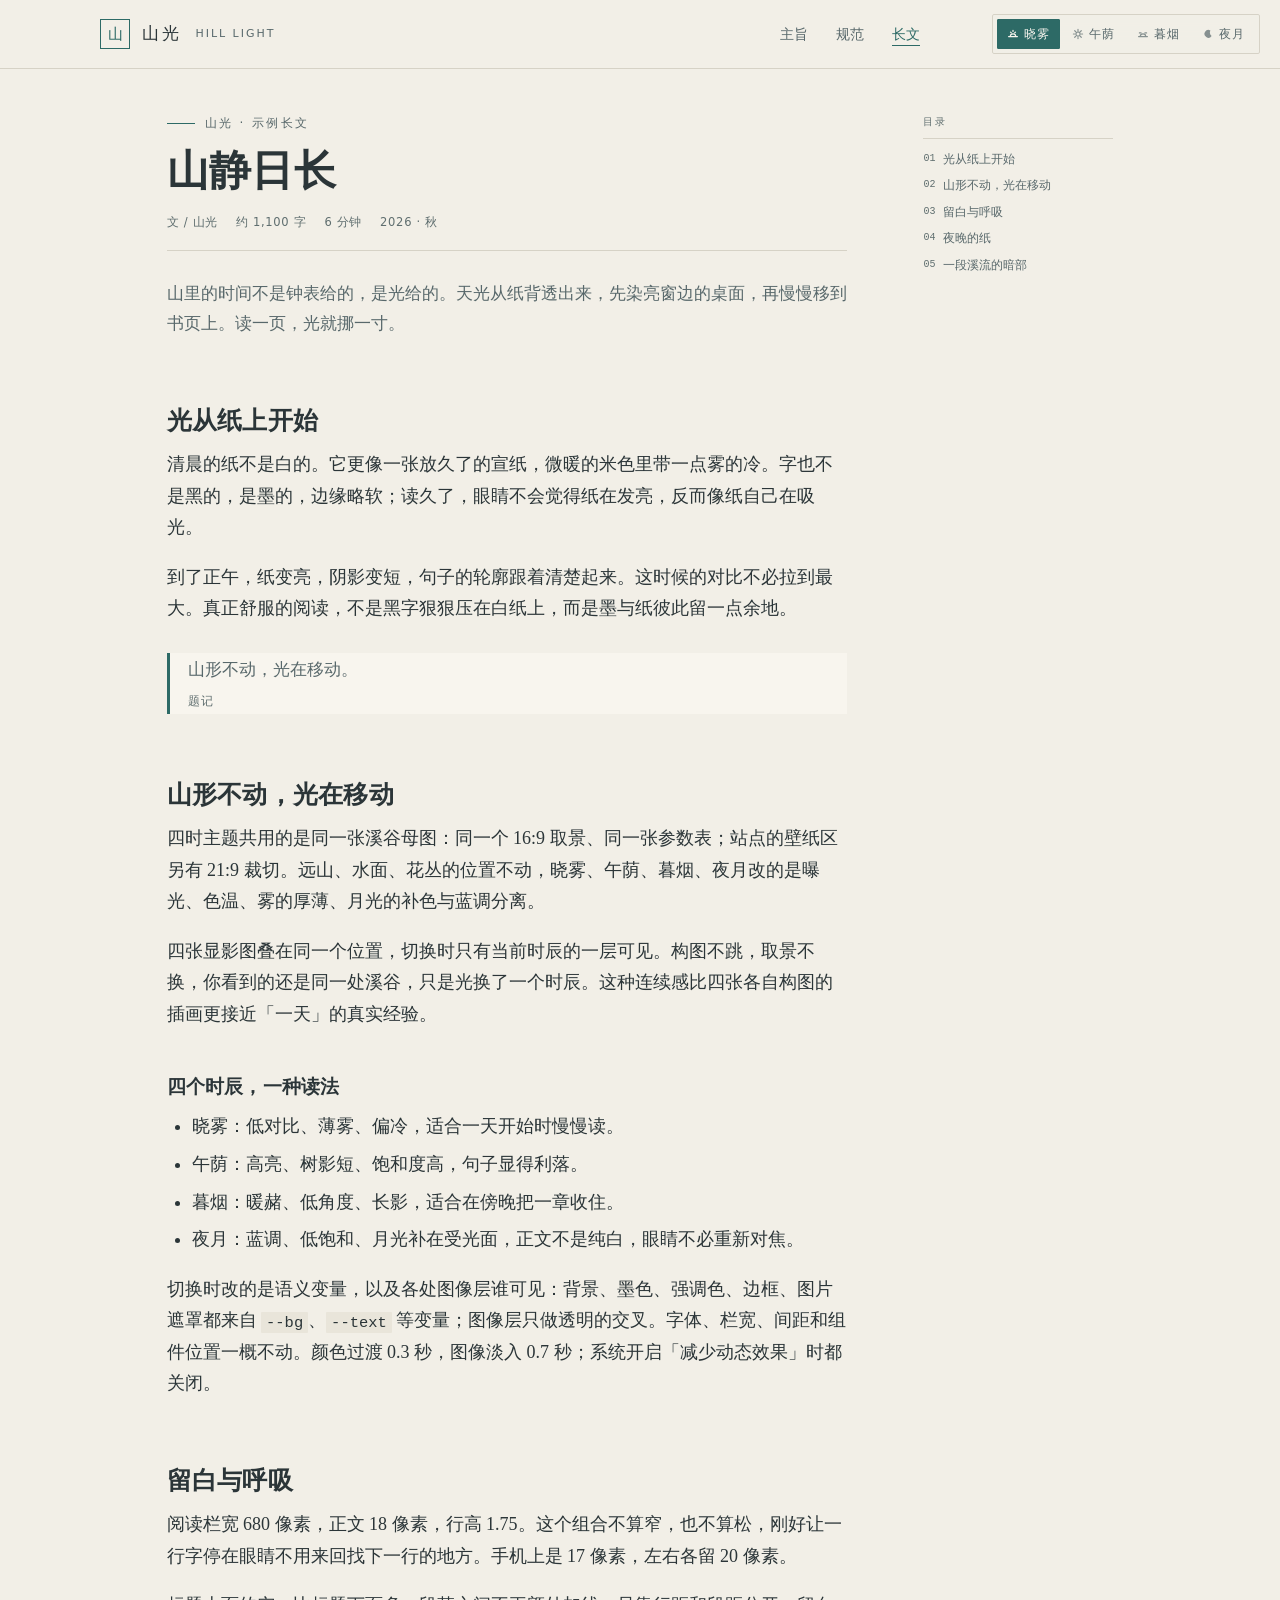
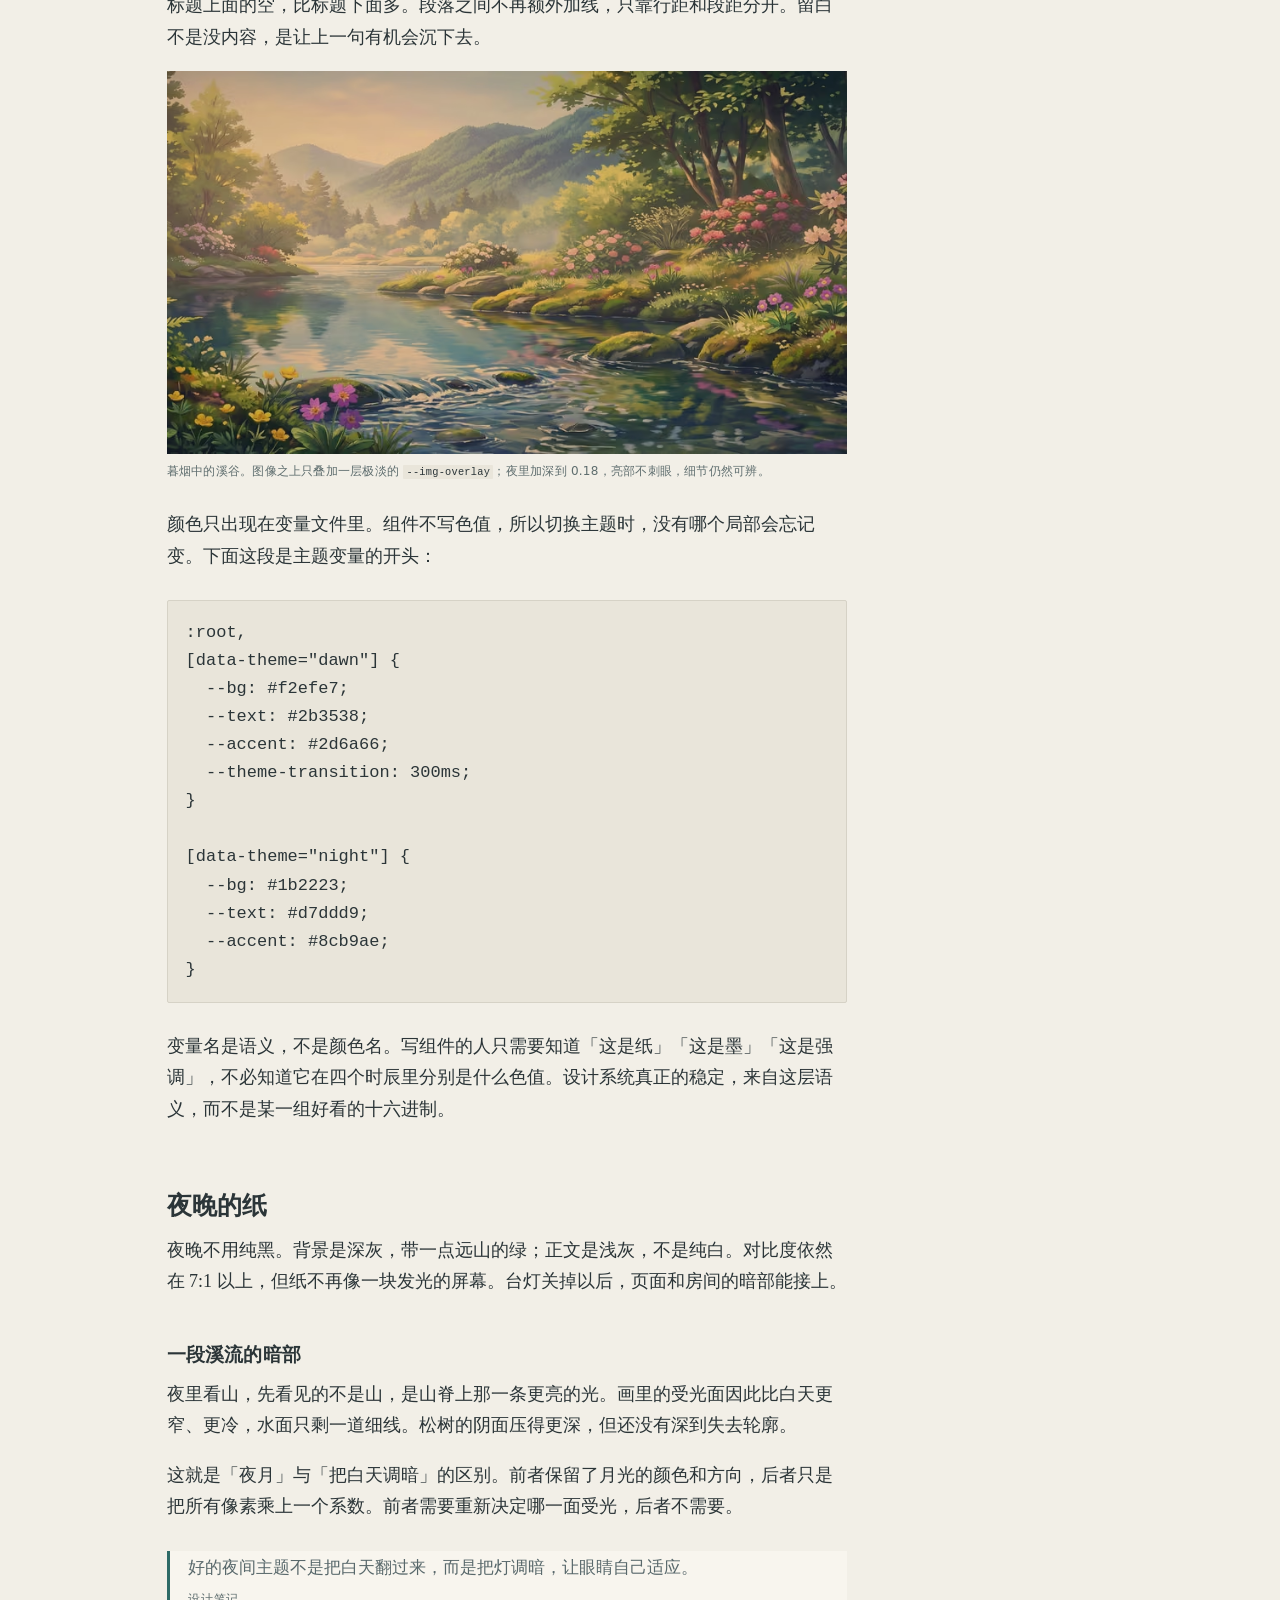
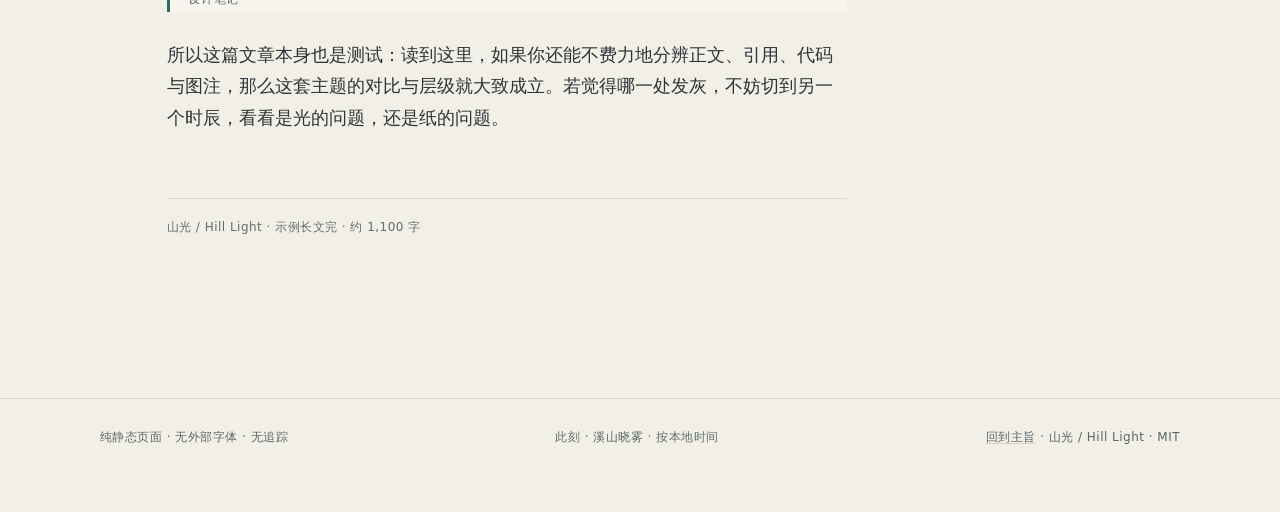
==== commit 66c8cfcb: "feat(theme): 四时按钮改用线性图标 圆点区分不出晓雾/午荫/暮烟/夜月，换成 12px 线性图标并保留文字与 aria-label。" ====
--- a/demo.html
+++ b/demo.html
@@ -71,17 +71,13 @@
   </header>
 
   <div class="theme-switcher" data-theme-switcher role="group" aria-label="阅读主题">
-    <button class="theme-btn" type="button" data-theme-choice="dawn" aria-pressed="true" aria-label="切换到溪山晓雾，清晨">
-      <span class="theme-btn__dot" aria-hidden="true"></span>晓雾
+    <button class="theme-btn" type="button" data-theme-choice="dawn" aria-pressed="true" aria-label="切换到溪山晓雾，清晨"><span class="theme-btn__dot" aria-hidden="true"><svg viewBox="0 0 12 12" aria-hidden="true" focusable="false"><path d="M1.6 8.6h8.8" stroke="currentColor" stroke-width="1.2" stroke-linecap="round"/><path d="M3.3 8.6a2.7 2.7 0 0 1 5.4 0" fill="none" stroke="currentColor" stroke-width="1.2"/><path d="M6 2.3v1.2M3.5 4.1l.85.85M8.5 4.1l-.85.85" stroke="currentColor" stroke-width="1.2" stroke-linecap="round"/></svg></span>晓雾
     </button>
-    <button class="theme-btn" type="button" data-theme-choice="noon" aria-pressed="false" aria-label="切换到溪山午荫，正午">
-      <span class="theme-btn__dot" aria-hidden="true"></span>午荫
+    <button class="theme-btn" type="button" data-theme-choice="noon" aria-pressed="false" aria-label="切换到溪山午荫，正午"><span class="theme-btn__dot" aria-hidden="true"><svg viewBox="0 0 12 12" aria-hidden="true" focusable="false"><circle cx="6" cy="6" r="2.1" fill="none" stroke="currentColor" stroke-width="1.2"/><path d="M6 1.4v1.1M6 9.5v1.1M1.4 6h1.1M9.5 6h1.1M2.75 2.75l.8.8M8.45 8.45l.8.8M9.25 2.75l-.8.8M3.55 8.45l-.8.8" stroke="currentColor" stroke-width="1.2" stroke-linecap="round"/></svg></span>午荫
     </button>
-    <button class="theme-btn" type="button" data-theme-choice="dusk" aria-pressed="false" aria-label="切换到溪山暮烟，黄昏">
-      <span class="theme-btn__dot" aria-hidden="true"></span>暮烟
+    <button class="theme-btn" type="button" data-theme-choice="dusk" aria-pressed="false" aria-label="切换到溪山暮烟，黄昏"><span class="theme-btn__dot" aria-hidden="true"><svg viewBox="0 0 12 12" aria-hidden="true" focusable="false"><path d="M1.6 8.6h8.8" stroke="currentColor" stroke-width="1.2" stroke-linecap="round"/><path d="M3.3 8.6a2.7 2.7 0 0 1 5.4 0" fill="none" stroke="currentColor" stroke-width="1.2"/><path d="M2.4 4.9h1.7M7.9 4.9h1.7" stroke="currentColor" stroke-width="1.2" stroke-linecap="round"/></svg></span>暮烟
     </button>
-    <button class="theme-btn" type="button" data-theme-choice="night" aria-pressed="false" aria-label="切换到溪山夜月，夜晚">
-      <span class="theme-btn__dot" aria-hidden="true"></span>夜月
+    <button class="theme-btn" type="button" data-theme-choice="night" aria-pressed="false" aria-label="切换到溪山夜月，夜晚"><span class="theme-btn__dot" aria-hidden="true"><svg viewBox="0 0 12 12" aria-hidden="true" focusable="false"><path d="M8.4 2.5a3.9 3.9 0 1 0 1.2 5.6 4.8 4.8 0 0 1-1.2-5.6Z" fill="currentColor"/></svg></span>夜月
     </button>
   </div>
 
--- a/css/base.css
+++ b/css/base.css
@@ -305,11 +305,18 @@
 }
 
 .theme-btn__dot {
-  width: 5px;
-  height: 5px;
-  border-radius: 50%;
-  background: currentColor;
-  opacity: 0.55;
+  display: inline-flex;
+  align-items: center;
+  justify-content: center;
+  width: 12px;
+  height: 12px;
+  opacity: 0.7;
+}
+
+.theme-btn__dot svg {
+  display: block;
+  width: 12px;
+  height: 12px;
 }
 
 .theme-btn:hover {
